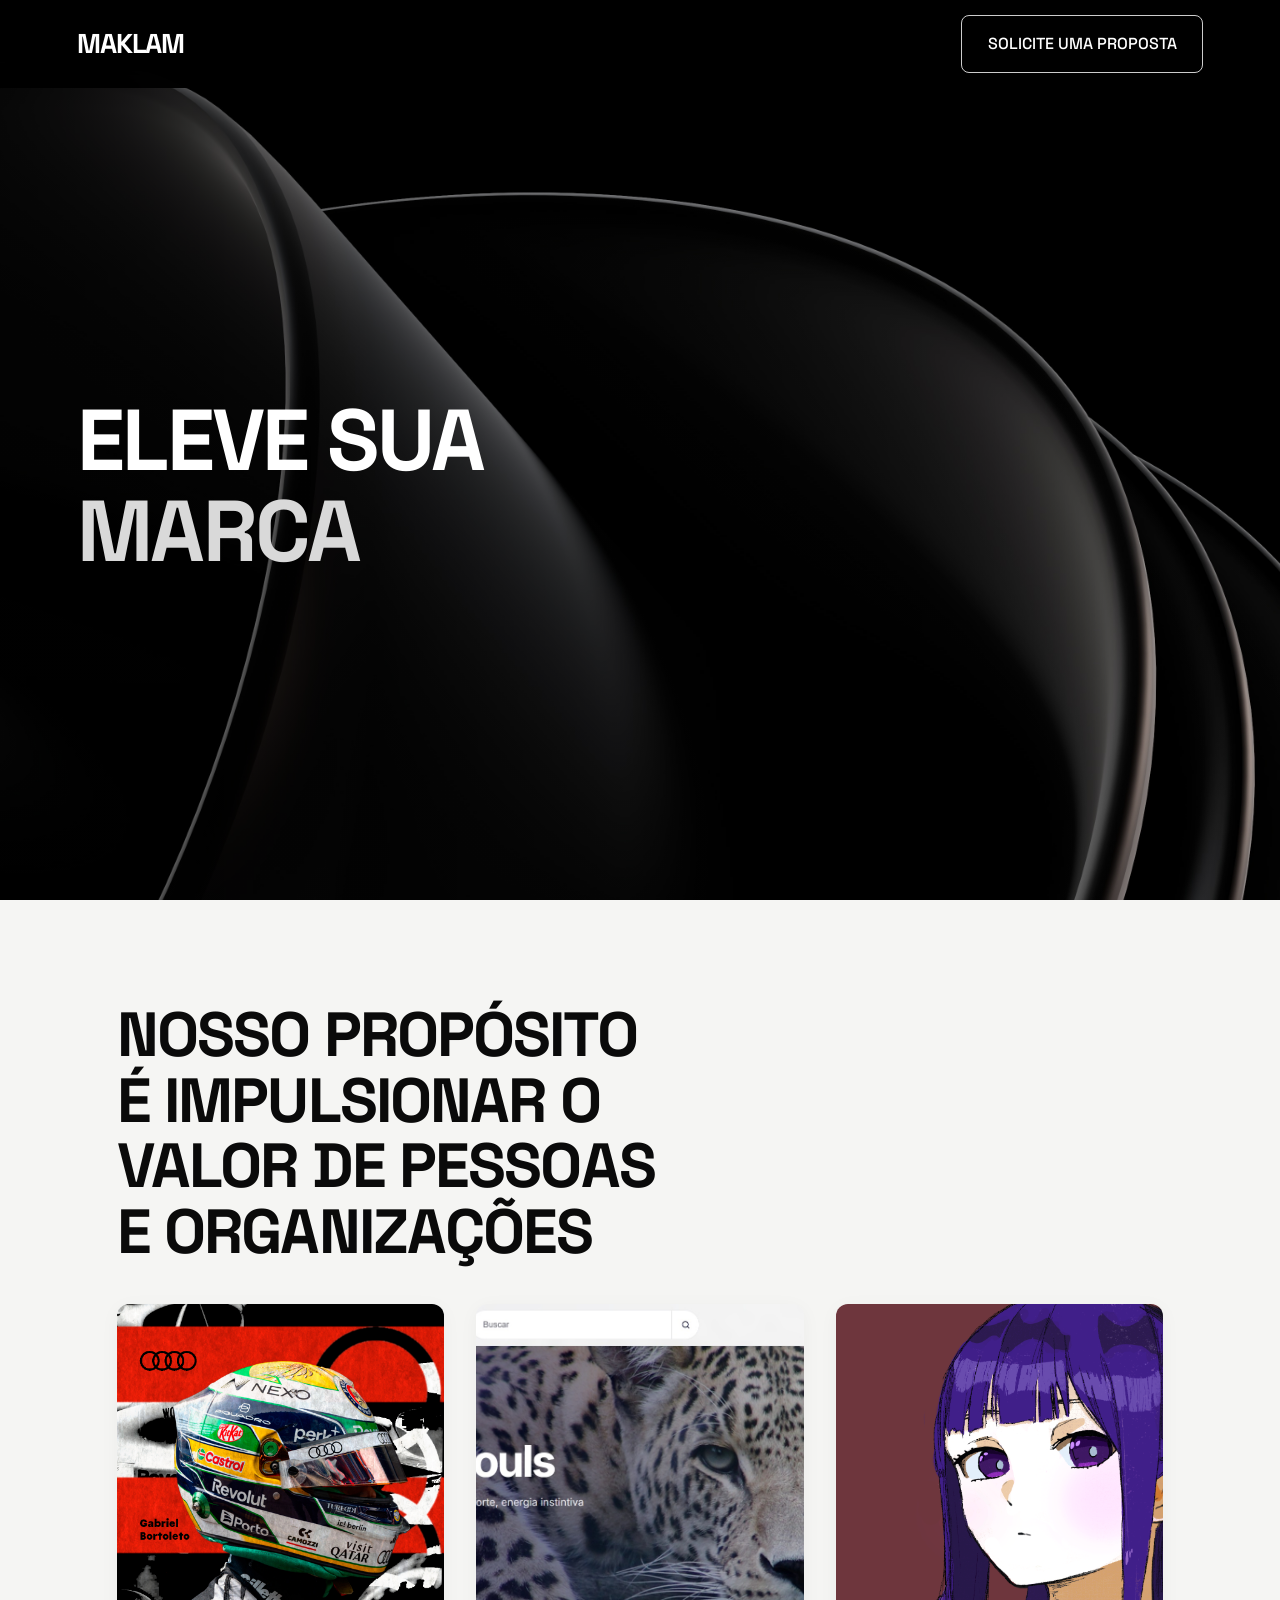
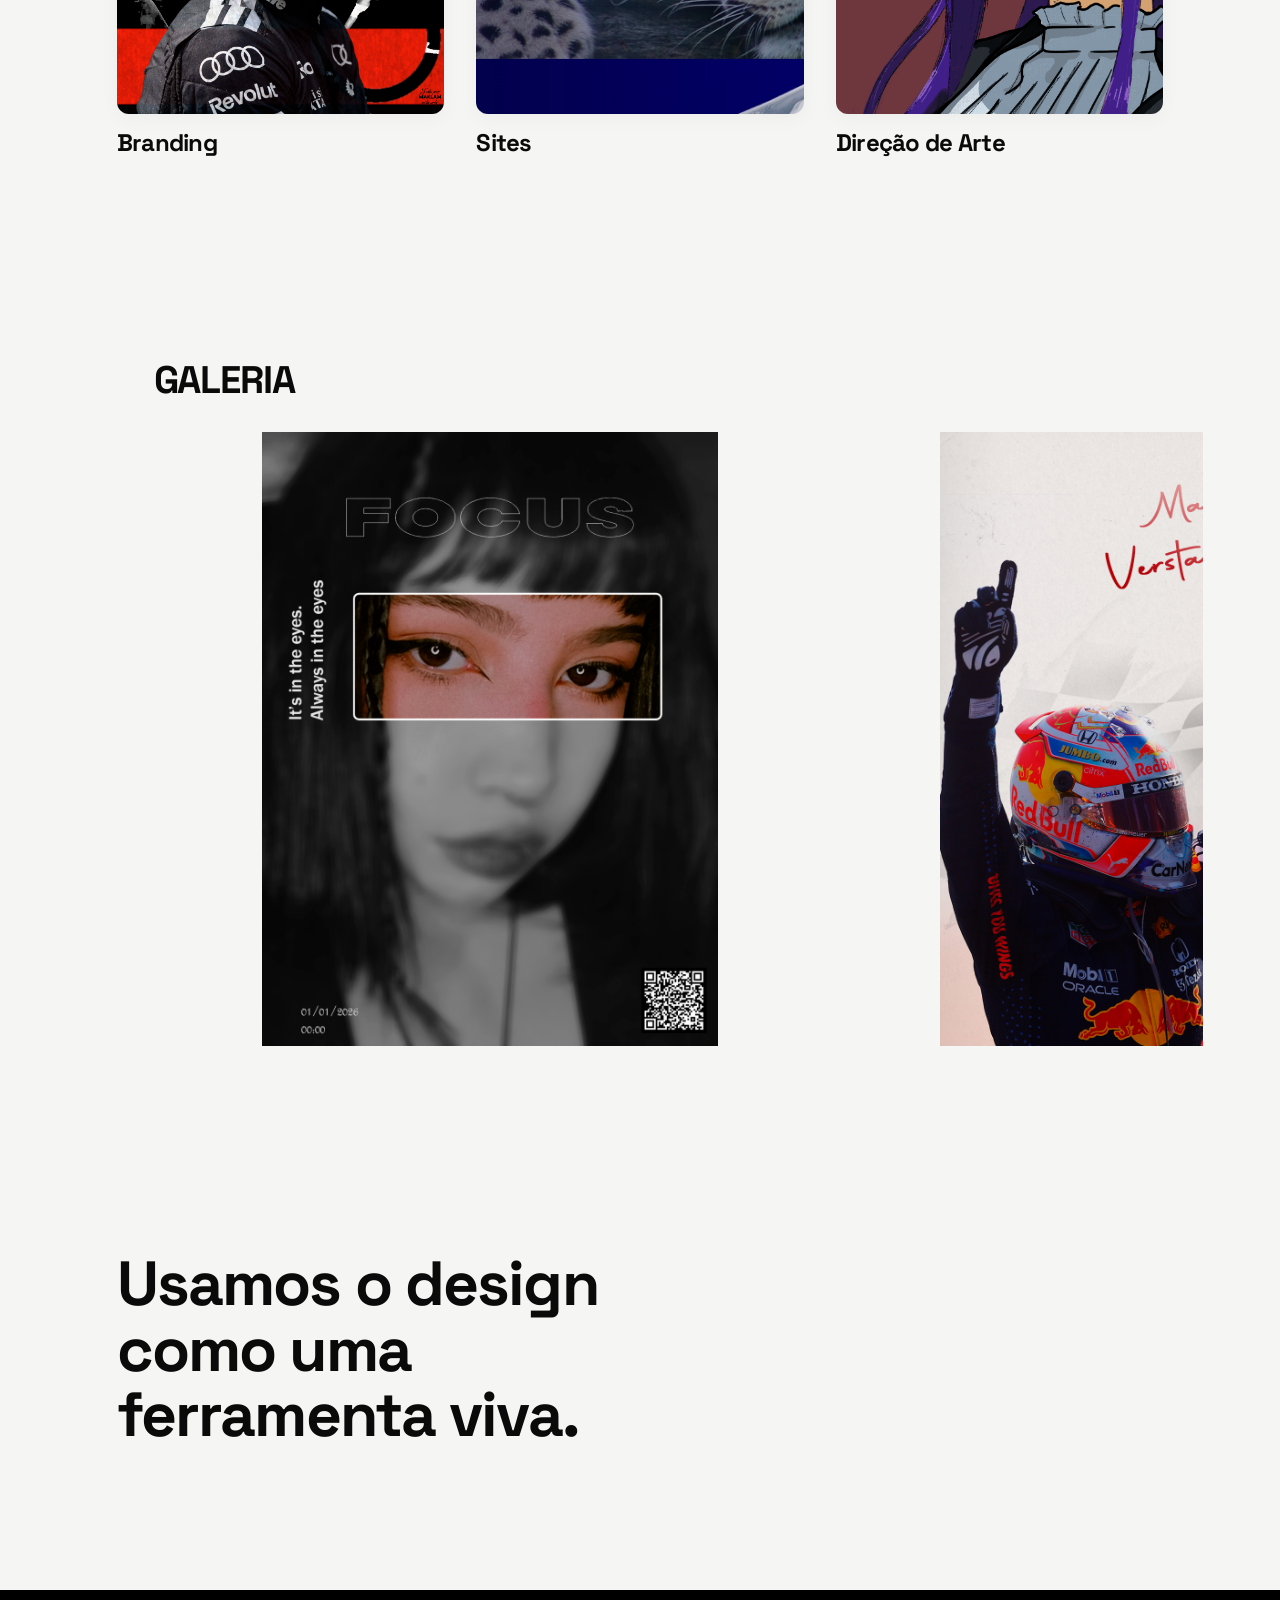
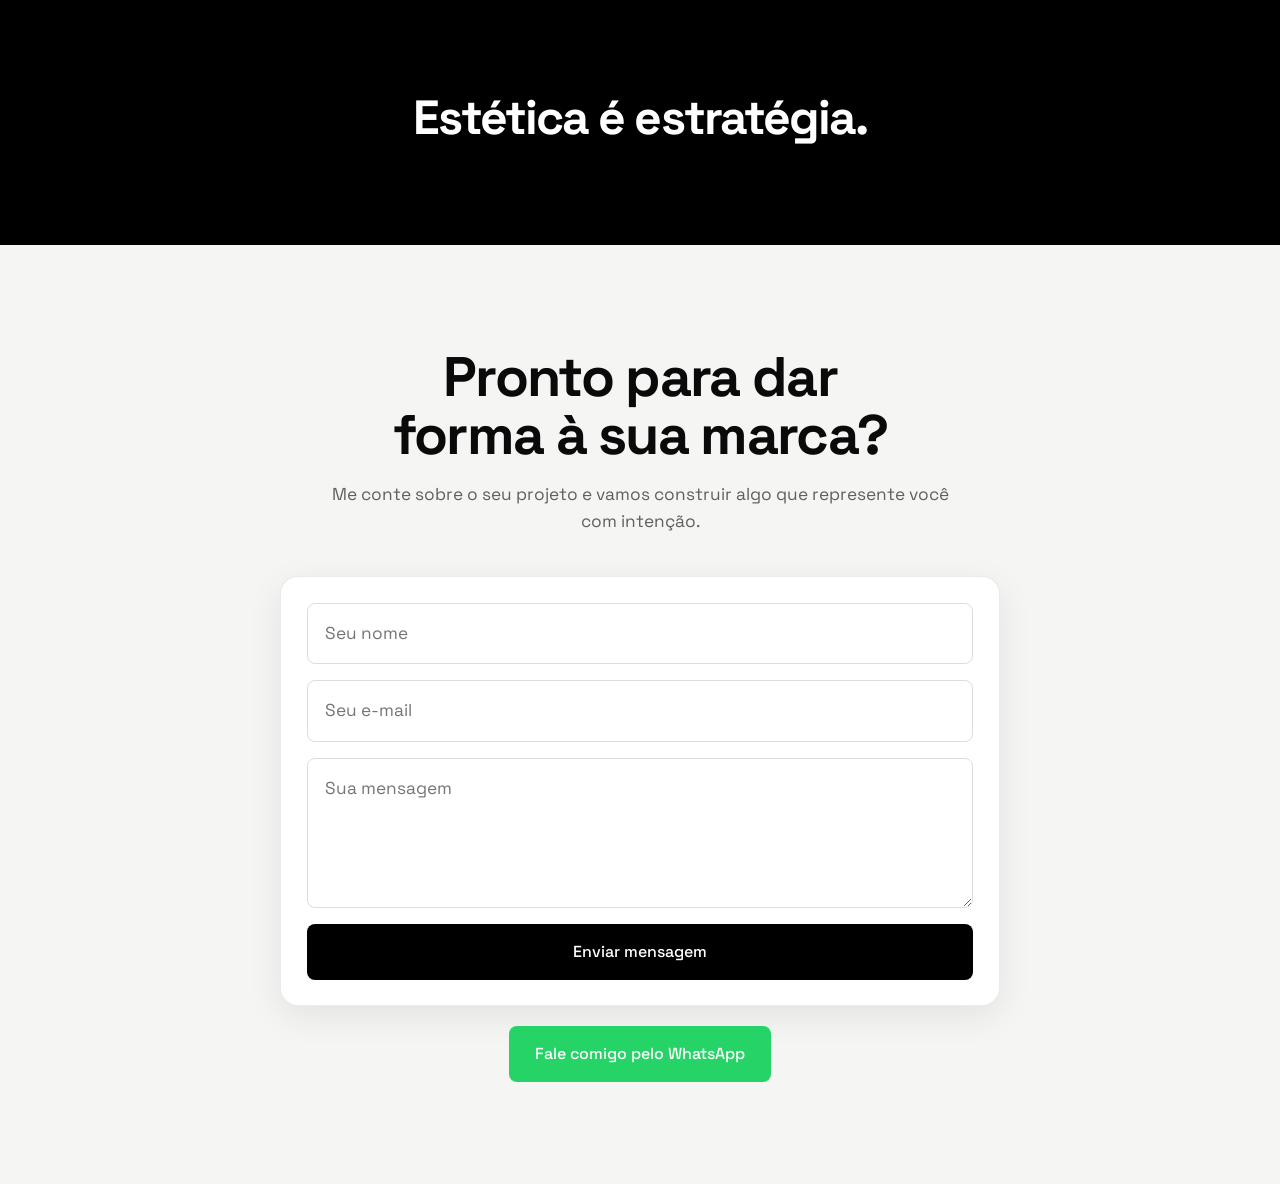
==== index.html @ 1ad5578e "first commit" ====
<!DOCTYPE html>
<html lang="pt-BR">
<head>
    <meta charset="UTF-8">
    <meta name="viewport" content="width=device-width, initial-scale=1.0">
    <title>Maklam — Design & Branding</title>
    <meta name="description" content="Maklam cria identidades visuais, sites e direção de arte com estética, clareza e estratégia.">

    <link rel="preconnect" href="https://fonts.googleapis.com">
    <link rel="preconnect" href="https://fonts.gstatic.com" crossorigin>
    <link href="https://fonts.googleapis.com/css2?family=Space+Grotesk:wght@300;400;500;600;700&display=swap" rel="stylesheet">
    <link rel="stylesheet" href="style.css">
    <script src="script.js" defer></script>
</head>

<body>
    <header>
        <div class="logo">MAKLAM</div>

        <nav aria-label="Navegação principal">
            <ul>
                <li>
                    <a href="#contato" class="cta-primary">SOLICITE UMA PROPOSTA</a>
                </li>
            </ul>
        </nav>
    </header>

    <main>
        <section class="hero" aria-label="Apresentação">
            <h1>ELEVE SUA <span class="marca-destaque">MARCA</span></h1>
        </section>

        <section class="pilares" aria-labelledby="proposito-title">
            <h2 id="proposito-title">NOSSO PROPÓSITO É IMPULSIONAR O VALOR DE PESSOAS E ORGANIZAÇÕES</h2>

            <div class="cards">
                <article class="card">
                    <img src="assets/design/bortoleto.jpg" alt="Projeto de branding" loading="lazy">
                    <h3>Branding</h3>
                </article>

                <article class="card">
                    <img src="assets/design/cyphus.jpg" alt="Projeto de site" loading="lazy">
                    <h3>Sites</h3>
                </article>

                <article class="card">
                    <img src="assets/design/fern3.png" alt="Projeto de direção de arte" loading="lazy">
                    <h3>Direção de Arte</h3>
                </article>
            </div>
        </section>

        <section class="galeria" id="portfolio" aria-labelledby="galeria-title">
            <h2 id="galeria-title">GALERIA</h2>

            <div class="carousel">
                <div class="carousel-track">
                    <img src="assets/design/1.jpg" alt="Projeto 1" loading="lazy">
                    <img src="assets/design/2.png" alt="Projeto 2" loading="lazy">
                    <img src="assets/design/3.jpg" alt="Projeto 3" loading="lazy">
                    <img src="assets/design/4.jpg" alt="Projeto 4" loading="lazy">
                    <img src="assets/design/5.jpg" alt="Projeto 5" loading="lazy">
                    <img src="assets/design/6.jpg" alt="Projeto 6" loading="lazy">
                    <img src="assets/design/7.jpg" alt="Projeto 7" loading="lazy">
                    <img src="assets/design/8.jpg" alt="Projeto 8" loading="lazy">
                    <img src="assets/design/9.jpg" alt="Projeto 9" loading="lazy">
                    <img src="assets/design/bortoleto.jpg" alt="Projeto 10" loading="lazy">
                </div>
            </div>
        </section>

        <section class="pilares" aria-labelledby="servicos-title">
            <h2 id="servicos-title">Usamos o design como uma ferramenta viva.</h2>
        </section>

        <section class="frase" aria-label="Frase de impacto">
            <h2>Estética é estratégia.</h2>
        </section>

        <section class="contato" id="contato" aria-labelledby="contato-title">
            <h2 id="contato-title">Pronto para dar forma à sua marca?</h2>
            <p>Me conte sobre o seu projeto e vamos construir algo que represente você com intenção.</p>

            <form action="https://formsubmit.co/thiagomaklam@outlook.com" method="POST">
                <input type="text" name="nome" placeholder="Seu nome" required>
                <input type="email" name="email" placeholder="Seu e-mail" required>
                <textarea name="mensagem" placeholder="Sua mensagem" required></textarea>

                <input type="hidden" name="_subject" value="Nova mensagem do site MAKLAM">
                <input type="hidden" name="_captcha" value="false">
                <input type="hidden" name="_template" value="table">

                <button type="submit">Enviar mensagem</button>
            </form>

            <a href="https://wa.me/5564992100678?text=Ol%C3%A1%2C%20vim%20pelo%20site%20e%20gostaria%20de%20falar%20sobre%20um%20projeto." class="whats-btn" target="_blank" rel="noopener noreferrer">
                Fale comigo pelo WhatsApp
            </a>
        </section>
    </main>
</body>
</html>
---- style.css ----
/* Art direction: minimalismo editorial, contraste forte, visual limpo
   Palette: preto, branco e cinza suave
   Typography: Space Grotesk para títulos e corpo
   Density: espaçoso, com foco em clareza visual */

:root {
    --bg: #f5f5f3;
    --surface: #ffffff;
    --text: #0a0a0a;
    --text-soft: #5f5f5f;
    --line: #dddddd;
    --black: #000000;
    --white: #ffffff;
    --whatsapp: #25d366;

    --header-height: 88px;

    --radius-sm: 8px;
    --radius-md: 12px;
    --radius-lg: 18px;

    --shadow-sm: 0 4px 20px rgba(0, 0, 0, 0.04);
    --shadow-md: 0 10px 35px rgba(0, 0, 0, 0.08);

    --container: 1200px;

    --space-2: 0.5rem;
    --space-3: 0.75rem;
    --space-4: 1rem;
    --space-5: 1.25rem;
    --space-6: 1.5rem;
    --space-8: 2rem;
    --space-10: 2.5rem;
    --space-12: 3rem;
    --space-16: 4rem;
    --space-20: 5rem;

    --text-sm: clamp(0.9rem, 0.85rem + 0.2vw, 1rem);
    --text-base: clamp(1rem, 0.95rem + 0.25vw, 1.08rem);
    --text-lg: clamp(1.15rem, 1rem + 0.7vw, 1.5rem);
    --text-xl: clamp(1.6rem, 1.3rem + 1.6vw, 2.4rem);
    --text-2xl: clamp(2.2rem, 1.5rem + 3vw, 4rem);
    --text-hero: clamp(2.8rem, 1.4rem + 5vw, 5.5rem);
}

* {
    margin: 0;
    padding: 0;
    box-sizing: border-box;
}

html {
    scroll-behavior: smooth;
}

body {
    font-family: "Space Grotesk", sans-serif;
    background: var(--bg);
    color: var(--text);
    line-height: 1.6;
}

img {
    display: block;
    max-width: 100%;
    height: auto;
}

a,
button,
input,
textarea {
    font: inherit;
}

section {
    padding: clamp(4rem, 8vw, 8rem) 0;
}

main section,
header {
    padding-inline: 6vw;
}

h1,
h2,
h3 {
    line-height: 1.05;
    letter-spacing: -0.03em;
}

p {
    color: var(--text-soft);
}

/* HEADER */
header {
    position: fixed;
    top: 0;
    left: 0;
    width: 100%;
    height: var(--header-height);
    z-index: 1000;

    display: flex;
    align-items: center;
    justify-content: space-between;

    background: rgba(0, 0, 0, 0.96);
    color: var(--white);
    backdrop-filter: blur(10px);
}

.logo {
    font-size: 1.7rem;
    font-weight: 700;
    letter-spacing: -0.04em;
}

nav ul {
    list-style: none;
    display: flex;
    align-items: center;
}

nav a {
    text-decoration: none;
    color: var(--white);
}

/* BOTÕES */
.cta-primary,
.cta-secondary,
button,
.whats-btn {
    display: inline-flex;
    align-items: center;
    justify-content: center;
    min-height: 48px;
    padding: 0.95rem 1.6rem;
    border-radius: var(--radius-sm);
    text-decoration: none;
    font-size: var(--text-sm);
    font-weight: 500;
    transition: 0.22s ease;
    cursor: pointer;
}

.cta-primary {
    background: transparent;
    color: var(--white);
    border: 1px solid rgba(255, 255, 255, 0.8);
}

.cta-primary:hover {
    background: var(--white);
    color: var(--black);
}

.cta-secondary {
    border: 1px solid var(--white);
    color: var(--white);
    background: transparent;
}

.cta-secondary:hover {
    background: var(--white);
    color: var(--black);
}

/* HERO */
.hero {
    min-height: 100vh;
    padding-top: calc(var(--header-height) + 3rem);
    padding-bottom: 4rem;
    display: flex;
    align-items: center;

    background-image:
        linear-gradient(to right, rgba(0, 0, 0, 0.58), rgba(0, 0, 0, 0.12)),
        url("assets/fundo.jpeg");
    background-size: cover;
    background-position: center;
    background-repeat: no-repeat;
}

.hero h1 {
    max-width: 10ch;
    color: var(--white);
    font-size: var(--text-hero);
    font-weight: 700;
}

.marca-destaque {
    color: #d9d9d9;
}

/* PILARES */
.pilares {
    max-width: var(--container);
    margin: 0 auto;
}

.pilares h2 {
    max-width: 14ch;
    font-size: var(--text-2xl);
    margin-bottom: var(--space-10);
}

.cards {
    display: flex;
    flex-wrap: wrap;
    gap: var(--space-8);
}

.card {
    flex: 1 1 280px;
    text-align: left;
}

.card img {
    width: 100%;
    aspect-ratio: 4 / 5;
    object-fit: cover;
    border-radius: var(--radius-md);
    box-shadow: var(--shadow-sm);
}

.card h3 {
    margin-top: var(--space-4);
    font-size: var(--text-lg);
}

.card p {
    margin-top: var(--space-2);
}

/* GALERIA */
.galeria {
    max-width: 100%;
}

.galeria h2 {
    padding-inline: 6vw;
    font-size: var(--text-xl);
    margin-bottom: var(--space-8);
}

.carousel {
    width: 100%;
    overflow: hidden;
    padding-left: 6vw;
}

.carousel-track {
    display: flex;
    align-items: center;
    gap: 1.5rem;
    transition: transform 0.6s ease;
    will-change: transform;
}

.carousel-track img {
    flex: 0 0 min(42rem, 78vw);
    width: min(42rem, 78vw);
    height: clamp(320px, 48vw, 620px);
    object-fit: contain;
    object-position: center;
    border-radius: var(--radius-md);
    background: transparent;
}

/* FRASE */
.frase {
    background: var(--black);
    color: var(--white);
    text-align: center;
}

.frase h2 {
    font-size: clamp(2rem, 1.4rem + 2vw, 3.5rem);
    letter-spacing: -0.04em;
}

/* CONTATO */
.contato {
    max-width: 900px;
    margin: 0 auto;
    text-align: center;
    padding-inline: 1.5rem;
}

.contato h2 {
    font-size: clamp(2rem, 1.4rem + 2.6vw, 3.5rem);
    max-width: 14ch;
    margin: 0 auto 1rem;
}

.contato p {
    max-width: 650px;
    margin: 0 auto 2.5rem;
    font-size: var(--text-base);
}

form {
    width: 100%;
    max-width: 720px;
    margin: 0 auto;
    display: flex;
    flex-direction: column;
    gap: var(--space-4);
    background: var(--surface);
    padding: clamp(1.4rem, 2vw, 2rem);
    border: 1px solid rgba(10, 10, 10, 0.08);
    border-radius: var(--radius-lg);
    box-shadow: var(--shadow-md);
}

input,
textarea {
    width: 100%;
    padding: 1rem 1.1rem;
    border: 1px solid var(--line);
    border-radius: var(--radius-sm);
    font-size: var(--text-base);
    background: var(--white);
    color: var(--text);
    outline: none;
}

input:focus,
textarea:focus {
    border-color: var(--black);
}

textarea {
    min-height: 150px;
    resize: vertical;
}

button {
    width: 100%;
    background: var(--black);
    color: var(--white);
    border: none;
}

button:hover {
    opacity: 0.92;
}

.whats-btn {
    margin-top: 1.2rem;
    background: var(--whatsapp);
    color: var(--white);
}

.whats-btn:hover {
    background: #1fb85a;
}

/* RESPONSIVO */
@media (max-width: 900px) {
    header {
        padding-inline: 1rem;
    }

    main section,
    .galeria h2,
    .carousel {
        padding-inline: 1rem;
    }

    .hero {
        padding-top: calc(var(--header-height) + 2rem);
        min-height: 90vh;
    }

    .hero h1 {
        max-width: 12ch;
    }

    .cards {
        gap: 1.5rem;
    }

    .carousel-track img {
        flex: 0 0 86vw;
        width: 86vw;
        height: 420px;
    }
}

@media (max-width: 640px) {
    :root {
        --header-height: 76px;
    }

    .logo {
        font-size: 1.35rem;
    }

    .cta-primary {
        padding: 0.85rem 1rem;
        font-size: 0.85rem;
    }

    .hero {
        align-items: flex-end;
        padding-bottom: 3rem;
    }

    .hero h1 {
        font-size: clamp(2.3rem, 9vw, 3.4rem);
        max-width: 100%;
    }

    .pilares h2,
    .frase h2,
    .contato h2 {
        max-width: 100%;
    }

    .card img {
        aspect-ratio: 4 / 4.8;
    }

    .carousel-track img {
        height: 320px;
    }

    form {
        padding: 1.25rem;
    }
}
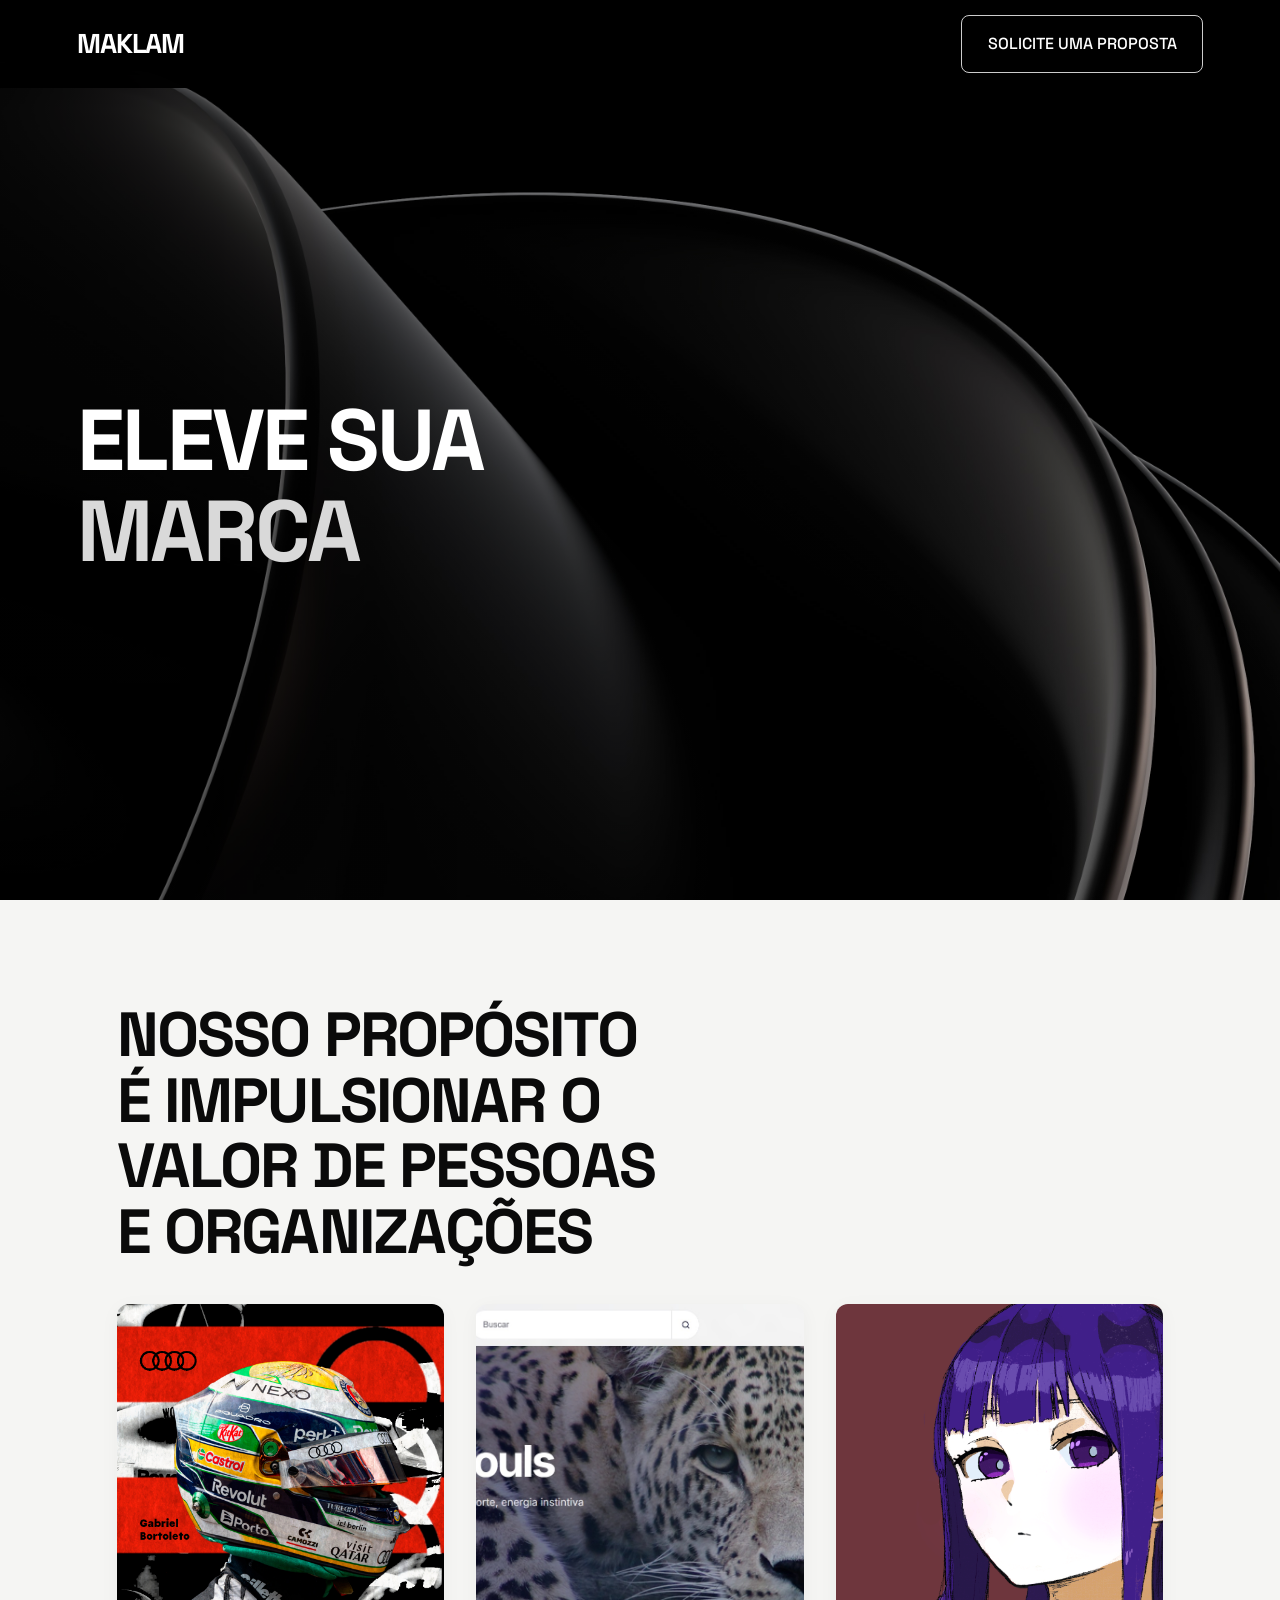
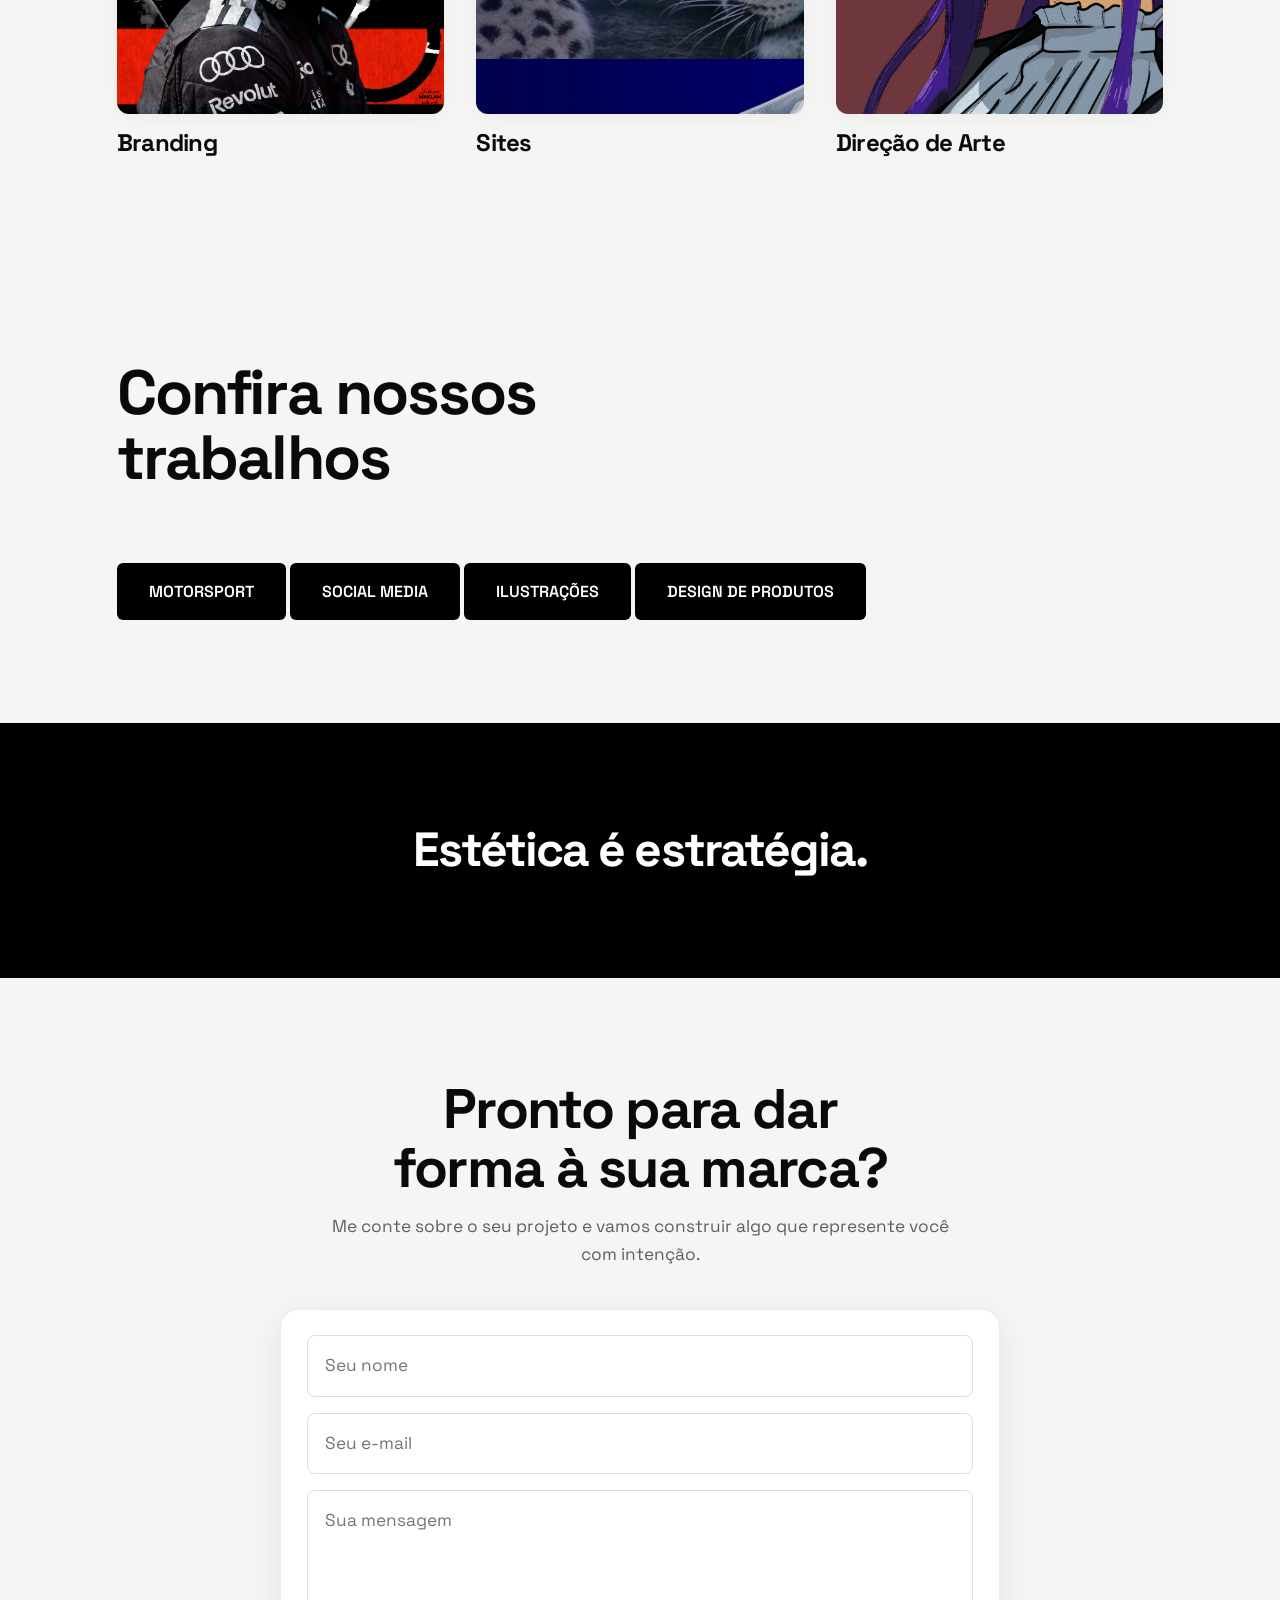
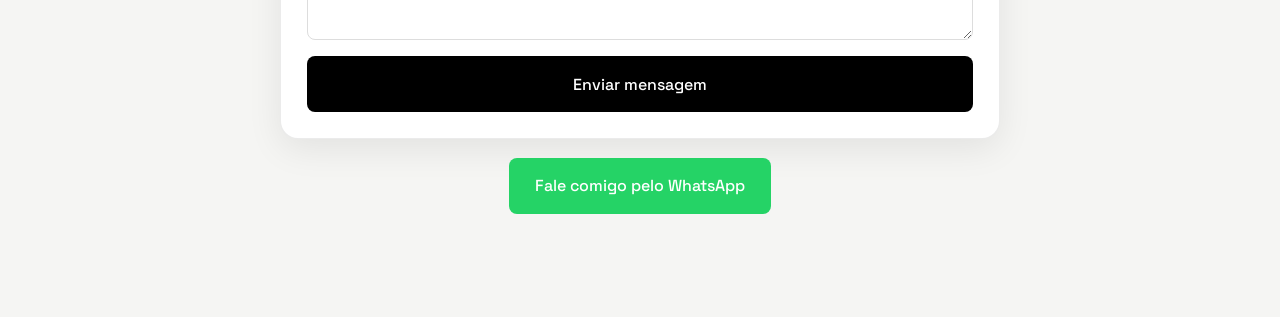
==== commit d921586e: "Adiciona vídeo e galeria motorsports" ====
--- a/index.html
+++ b/index.html
@@ -52,32 +52,33 @@
             </div>
         </section>
 
-        <section class="galeria" id="portfolio" aria-labelledby="galeria-title">
-            <h2 id="galeria-title">GALERIA</h2>
+        <section class="pilares" aria-labelledby="servicos-title">
+        <h2 id="servicos-title">Confira nossos trabalhos</h2>
 
-            <div class="carousel">
-                <div class="carousel-track">
-                    <img src="assets/design/1.jpg" alt="Projeto 1" loading="lazy">
-                    <img src="assets/design/2.png" alt="Projeto 2" loading="lazy">
-                    <img src="assets/design/3.jpg" alt="Projeto 3" loading="lazy">
-                    <img src="assets/design/4.jpg" alt="Projeto 4" loading="lazy">
-                    <img src="assets/design/5.jpg" alt="Projeto 5" loading="lazy">
-                    <img src="assets/design/6.jpg" alt="Projeto 6" loading="lazy">
-                    <img src="assets/design/7.jpg" alt="Projeto 7" loading="lazy">
-                    <img src="assets/design/8.jpg" alt="Projeto 8" loading="lazy">
-                    <img src="assets/design/9.jpg" alt="Projeto 9" loading="lazy">
-                    <img src="assets/design/bortoleto.jpg" alt="Projeto 10" loading="lazy">
-                </div>
-            </div>
+        <a href="gallery.html" class="btn-motorsport">
+        MOTORSPORT
+        </a>
+
+        <a href="media.html" class="btn-motorsport">
+        SOCIAL MEDIA
+        </a>
+
+        <a href="illustration.html" class="btn-motorsport">
+        ILUSTRAÇÕES
+        </a>
+        
+        <a href="produtos.html" class="btn-motorsport">
+        DESIGN DE PRODUTOS
+        </a>     
+
         </section>
 
-        <section class="pilares" aria-labelledby="servicos-title">
-            <h2 id="servicos-title">Usamos o design como uma ferramenta viva.</h2>
-        </section>
+    
 
         <section class="frase" aria-label="Frase de impacto">
             <h2>Estética é estratégia.</h2>
         </section>
+
 
         <section class="contato" id="contato" aria-labelledby="contato-title">
             <h2 id="contato-title">Pronto para dar forma à sua marca?</h2>
--- a/style.css
+++ b/style.css
@@ -246,29 +246,6 @@
     margin-bottom: var(--space-8);
 }
 
-.carousel {
-    width: 100%;
-    overflow: hidden;
-    padding-left: 6vw;
-}
-
-.carousel-track {
-    display: flex;
-    align-items: center;
-    gap: 1.5rem;
-    transition: transform 0.6s ease;
-    will-change: transform;
-}
-
-.carousel-track img {
-    flex: 0 0 min(42rem, 78vw);
-    width: min(42rem, 78vw);
-    height: clamp(320px, 48vw, 620px);
-    object-fit: contain;
-    object-position: center;
-    border-radius: var(--radius-md);
-    background: transparent;
-}
 
 /* FRASE */
 .frase {
@@ -432,4 +409,20 @@
     form {
         padding: 1.25rem;
     }
-}+}
+
+.btn-motorsport {
+    display: inline-block;
+    margin-top: 2rem;
+    padding: 1rem 2rem;
+    background: #000;
+    color: #fff;
+    font-weight: 600;
+    text-decoration: none;
+    border-radius: 6px;
+    transition: 0.2s ease;
+}
+
+.btn-motorsport:hover {
+    background: #222;
+}
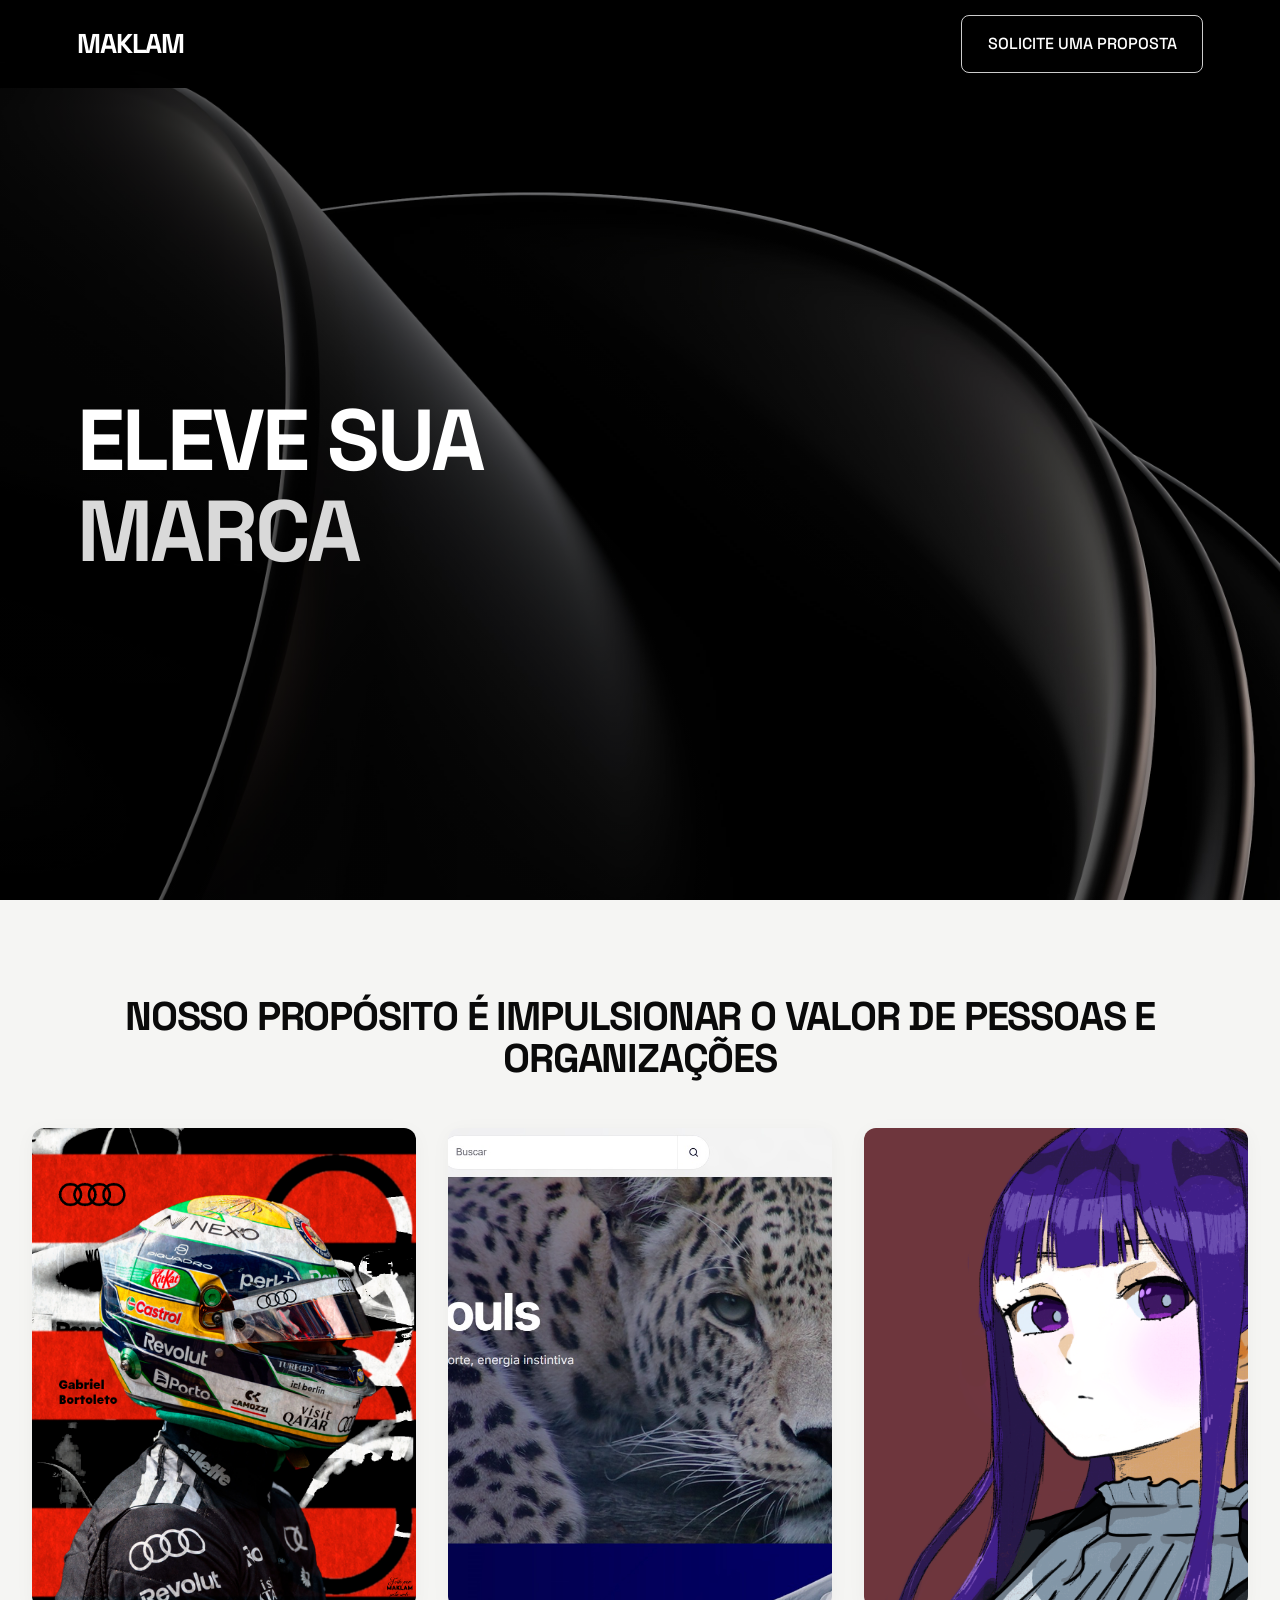
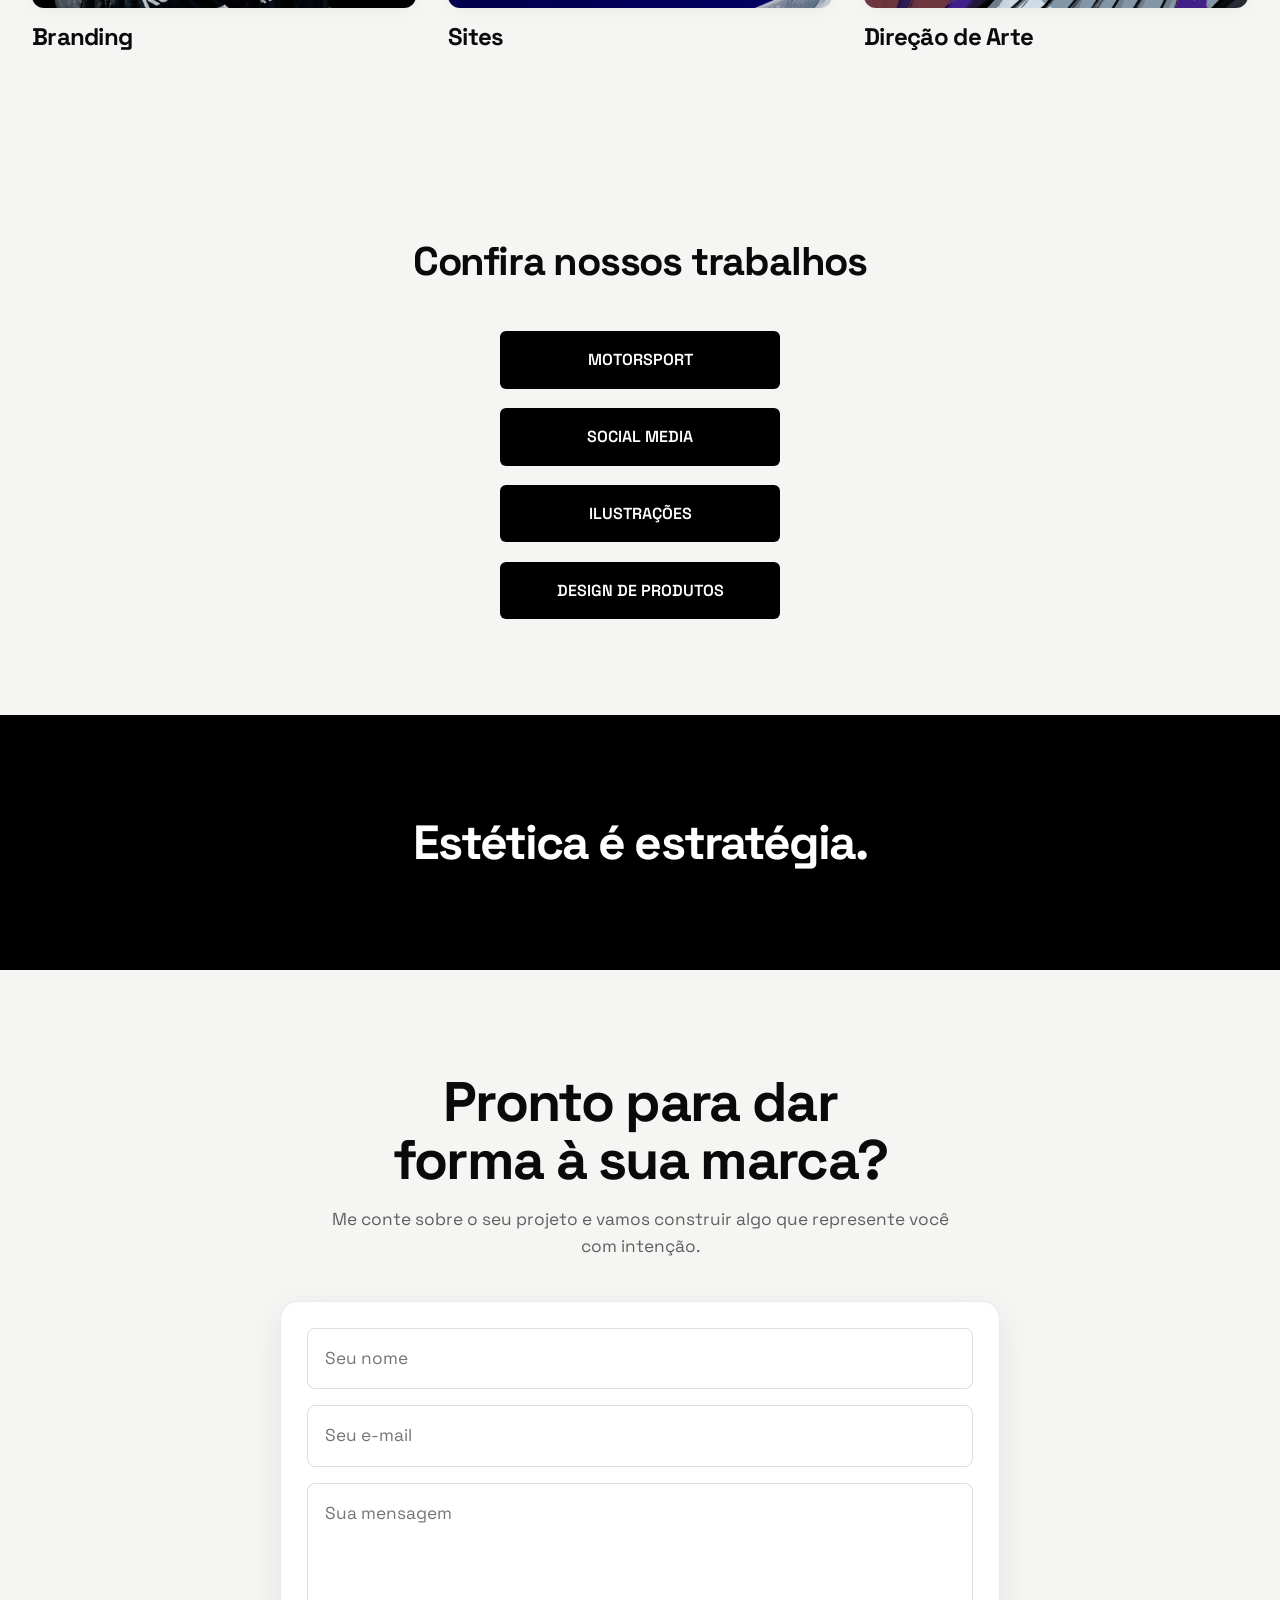
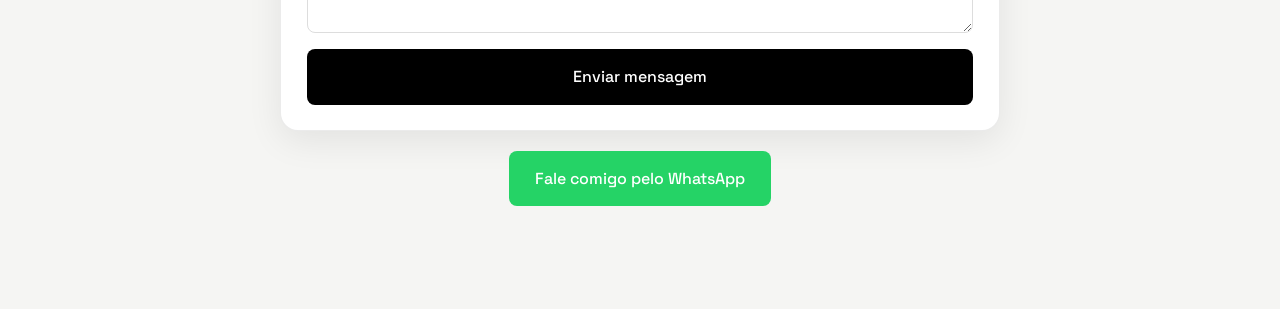
==== commit 1ef2251b: "Atualiza imagens e estilos" ====
--- a/index.html
+++ b/index.html
@@ -52,26 +52,17 @@
             </div>
         </section>
 
-        <section class="pilares" aria-labelledby="servicos-title">
-        <h2 id="servicos-title">Confira nossos trabalhos</h2>
+<section class="pilares" aria-labelledby="servicos-title">
+    <h2 id="servicos-title">Confira nossos trabalhos</h2>
 
-        <a href="gallery.html" class="btn-motorsport">
-        MOTORSPORT
-        </a>
+    <div class="pilares-grid">
+        <a href="gallery.html" class="pilar-item">MOTORSPORT</a>
+        <a href="media.html" class="pilar-item">SOCIAL MEDIA</a>
+        <a href="illustration.html" class="pilar-item">ILUSTRAÇÕES</a>
+        <a href="produtos.html" class="pilar-item">DESIGN DE PRODUTOS</a>
+    </div>
+</section>
 
-        <a href="media.html" class="btn-motorsport">
-        SOCIAL MEDIA
-        </a>
-
-        <a href="illustration.html" class="btn-motorsport">
-        ILUSTRAÇÕES
-        </a>
-        
-        <a href="produtos.html" class="btn-motorsport">
-        DESIGN DE PRODUTOS
-        </a>     
-
-        </section>
 
     
 
--- a/style.css
+++ b/style.css
@@ -197,14 +197,37 @@
 
 /* PILARES */
 .pilares {
-    max-width: var(--container);
-    margin: 0 auto;
+    text-align: center;
+    padding: 6rem 2rem;
 }
 
 .pilares h2 {
-    max-width: 14ch;
-    font-size: var(--text-2xl);
-    margin-bottom: var(--space-10);
+    font-size: 2.5rem;
+    font-weight: 700;
+    margin-bottom: 3rem;
+}
+
+.pilares-grid {
+    display: flex;
+    flex-direction: column;
+    gap: 1.2rem;
+    align-items: center;
+}
+
+.pilar-item {
+    width: 280px;
+    padding: 1rem 2rem;
+    background: #000;
+    color: #fff;
+    text-decoration: none;
+    font-weight: 600;
+    border-radius: 6px;
+    text-align: center;
+    transition: 0.2s ease;
+}
+
+.pilar-item:hover {
+    background: #222;
 }
 
 .cards {
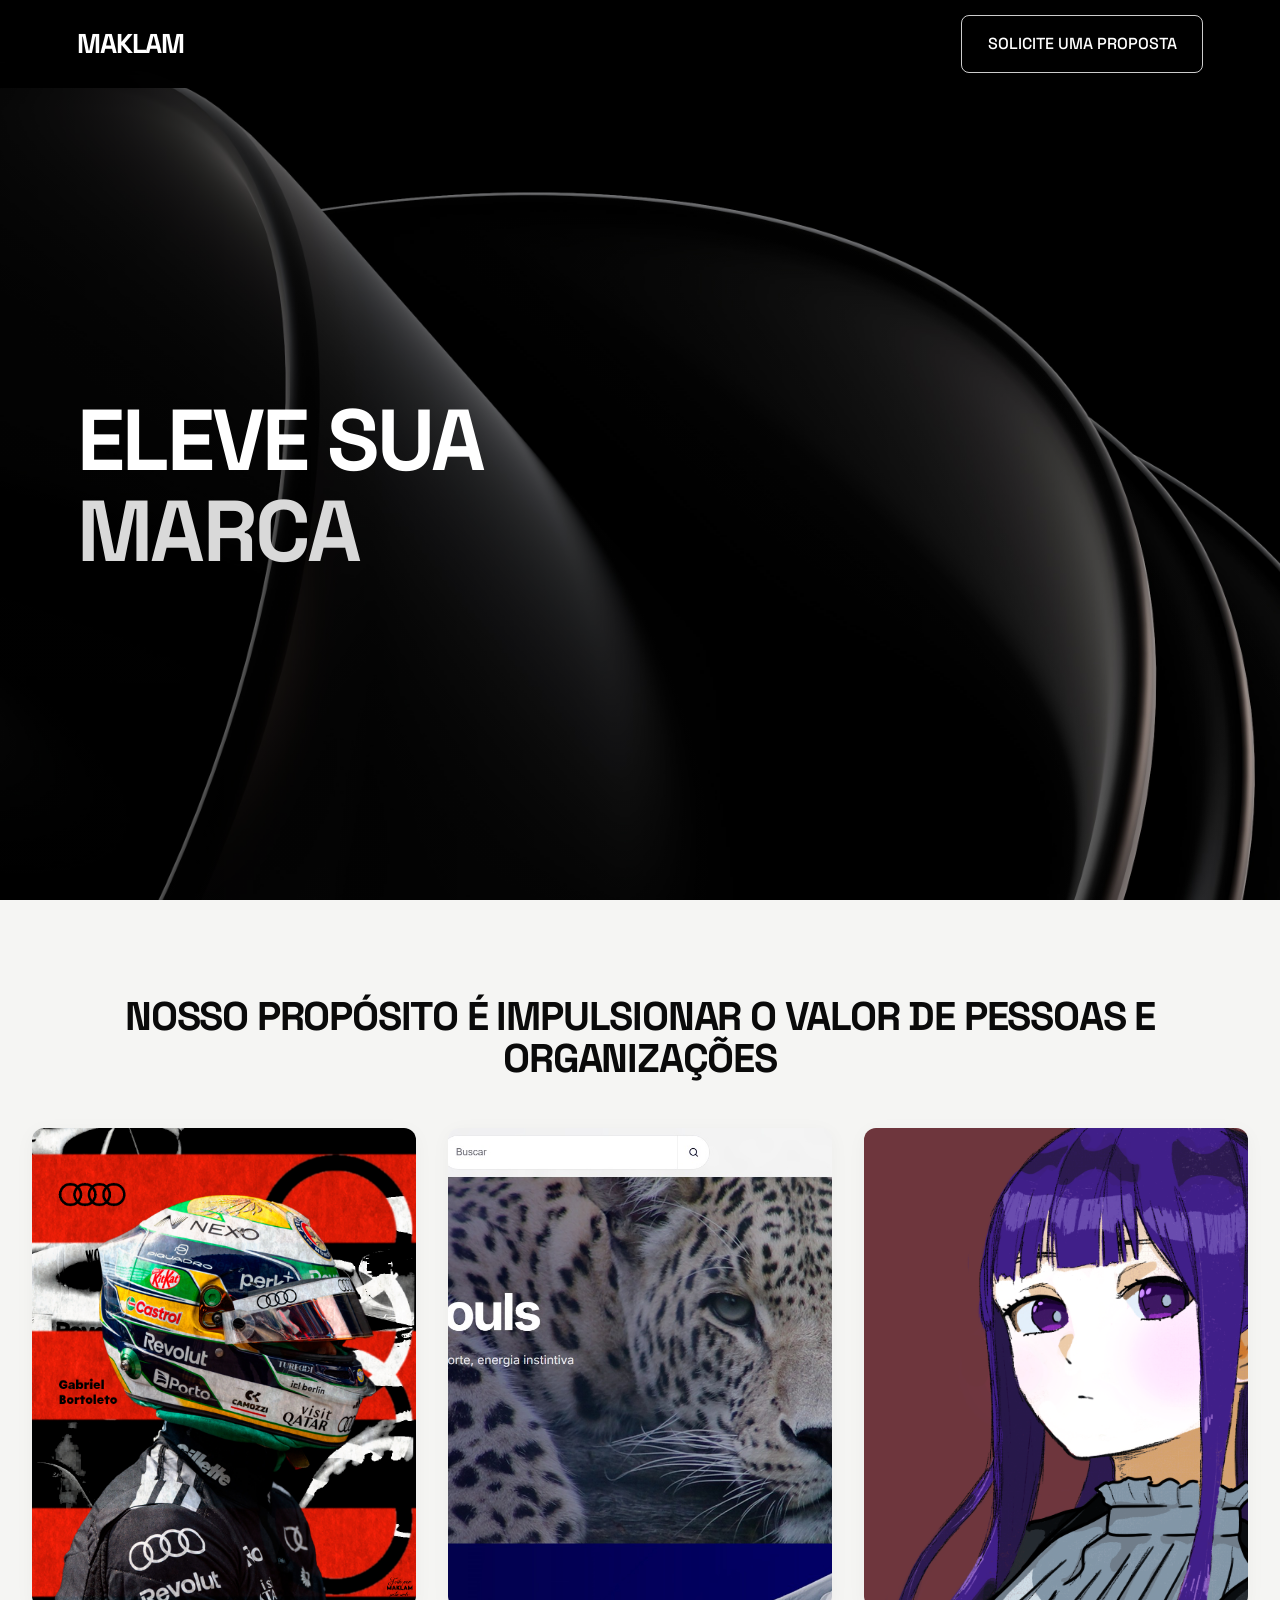
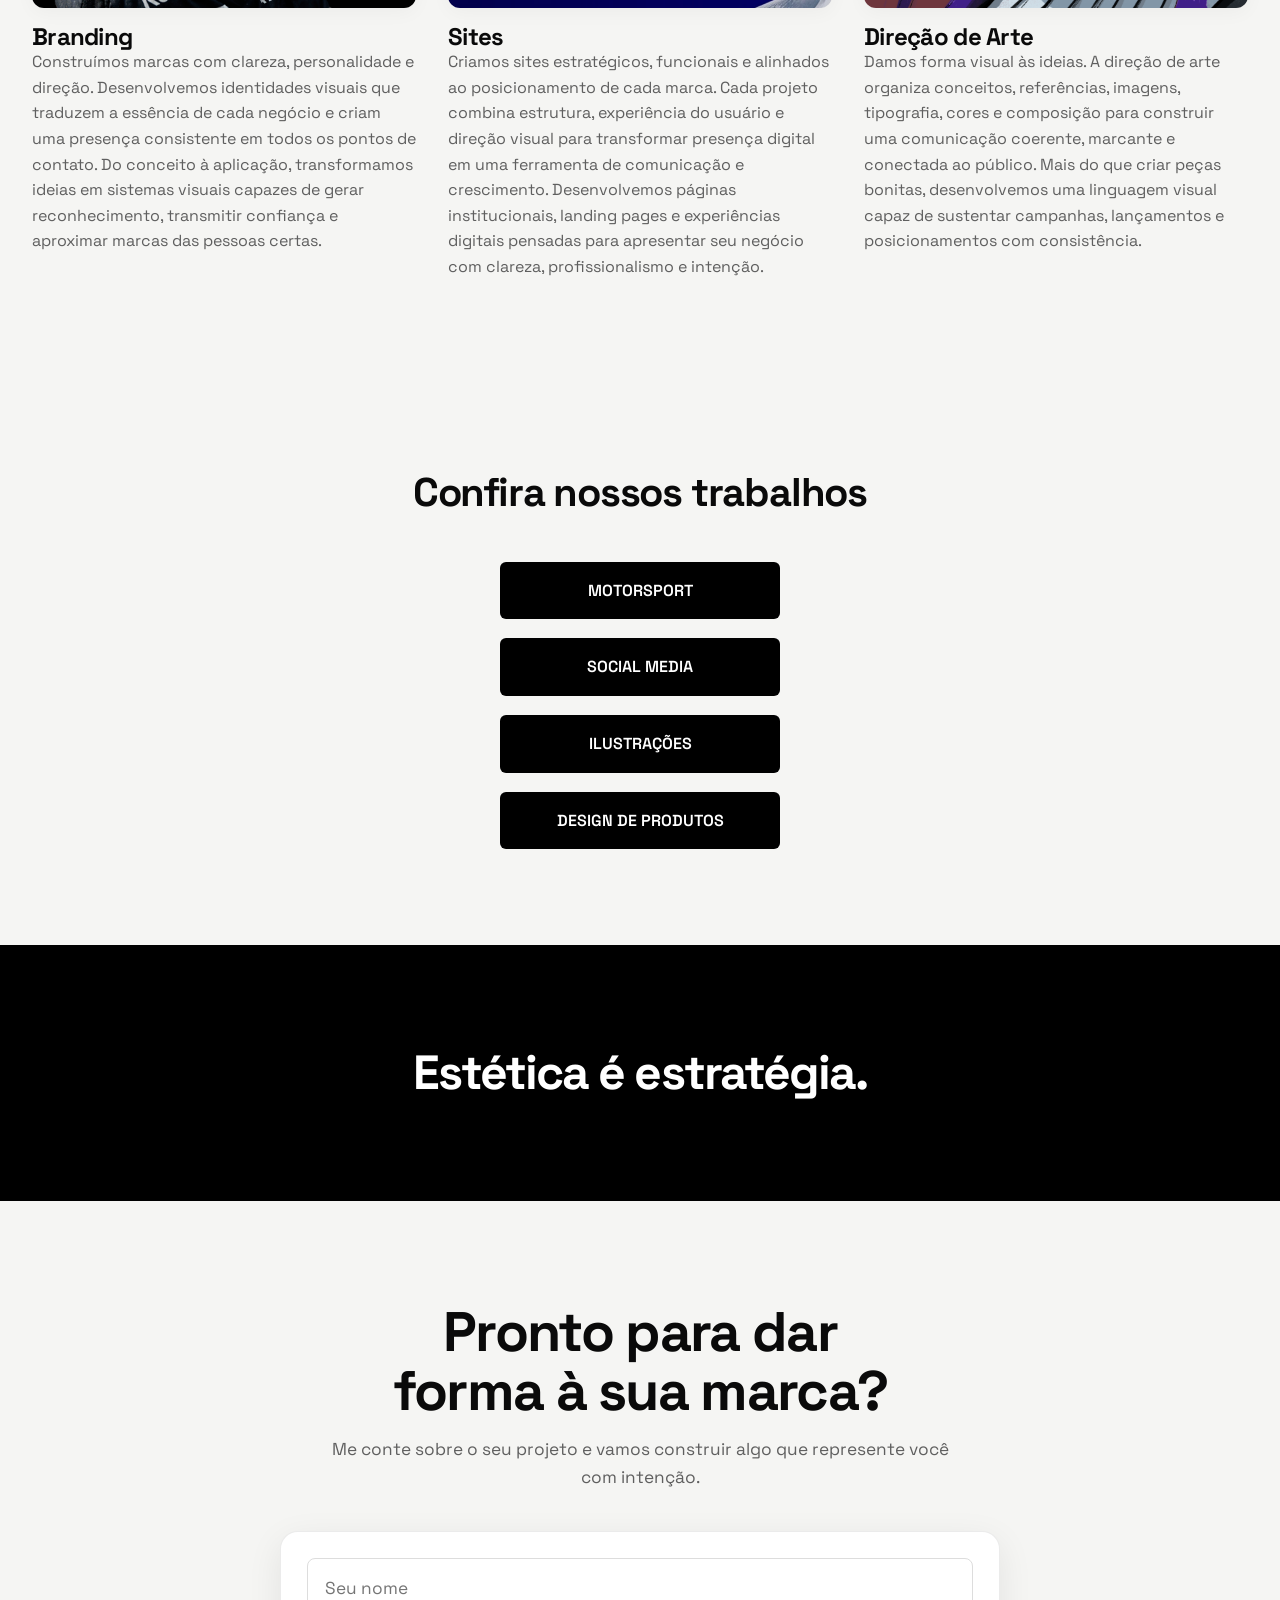
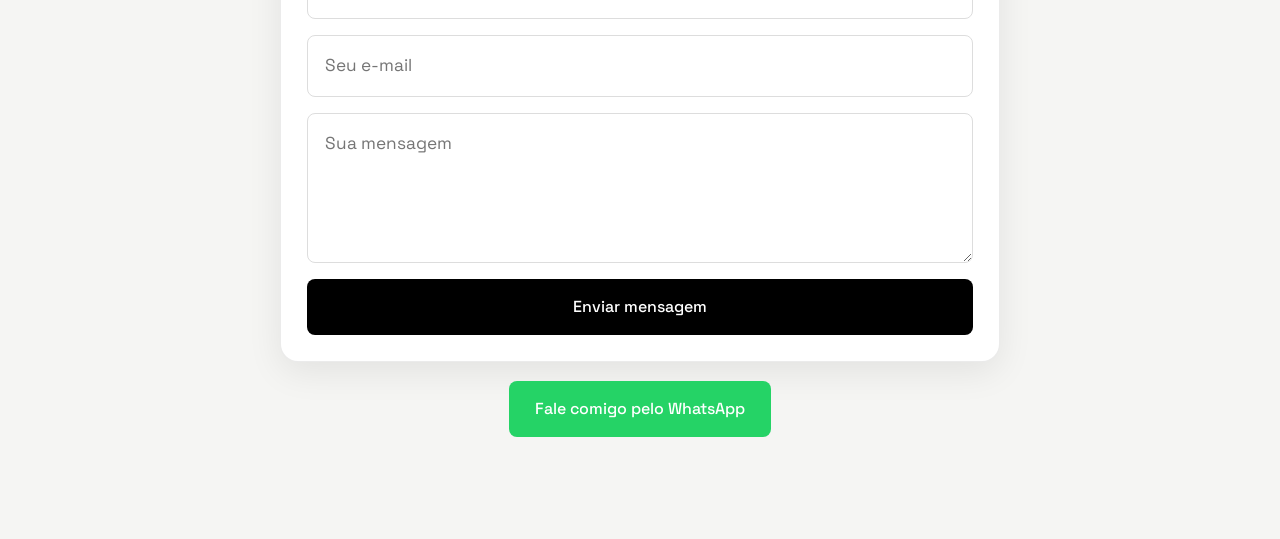
==== commit 1415c2a0: "Atualiza imagens e estilos" ====
--- a/index.html
+++ b/index.html
@@ -4,16 +4,19 @@
     <meta charset="UTF-8">
     <meta name="viewport" content="width=device-width, initial-scale=1.0">
     <title>Maklam — Design & Branding</title>
+
     <meta name="description" content="Maklam cria identidades visuais, sites e direção de arte com estética, clareza e estratégia.">
 
     <link rel="preconnect" href="https://fonts.googleapis.com">
     <link rel="preconnect" href="https://fonts.gstatic.com" crossorigin>
     <link href="https://fonts.googleapis.com/css2?family=Space+Grotesk:wght@300;400;500;600;700&display=swap" rel="stylesheet">
+
     <link rel="stylesheet" href="style.css">
     <script src="script.js" defer></script>
 </head>
 
 <body>
+
     <header>
         <div class="logo">MAKLAM</div>
 
@@ -27,10 +30,13 @@
     </header>
 
     <main>
+
+        <!-- HERO -->
         <section class="hero" aria-label="Apresentação">
             <h1>ELEVE SUA <span class="marca-destaque">MARCA</span></h1>
         </section>
 
+        <!-- PILARES -->
         <section class="pilares" aria-labelledby="proposito-title">
             <h2 id="proposito-title">NOSSO PROPÓSITO É IMPULSIONAR O VALOR DE PESSOAS E ORGANIZAÇÕES</h2>
 
@@ -38,39 +44,54 @@
                 <article class="card">
                     <img src="assets/design/bortoleto.jpg" alt="Projeto de branding" loading="lazy">
                     <h3>Branding</h3>
+                    <p>Construímos marcas com clareza, personalidade e direção. Desenvolvemos identidades 
+                    visuais que traduzem a essência de cada negócio e criam uma presença consistente em todos os pontos de contato.
+                    Do conceito à aplicação, transformamos ideias em sistemas visuais capazes de gerar reconhecimento, transmitir 
+                    confiança e aproximar marcas das pessoas certas.
+                    </p>
                 </article>
 
                 <article class="card">
                     <img src="assets/design/cyphus.jpg" alt="Projeto de site" loading="lazy">
                     <h3>Sites</h3>
+                    <p>Criamos sites estratégicos, funcionais e alinhados ao posicionamento de cada marca. Cada projeto combina 
+                    estrutura, experiência do usuário e direção visual para transformar presença digital em uma ferramenta de 
+                    comunicação e crescimento.
+                    Desenvolvemos páginas institucionais, landing pages e experiências digitais pensadas para apresentar seu 
+                    negócio com clareza, profissionalismo e intenção.
+                    </p>
                 </article>
 
                 <article class="card">
                     <img src="assets/design/fern3.png" alt="Projeto de direção de arte" loading="lazy">
                     <h3>Direção de Arte</h3>
+                    <p>Damos forma visual às ideias. A direção de arte organiza conceitos, referências, imagens, tipografia, cores e 
+                    composição para construir uma comunicação coerente, marcante e conectada ao público.
+                    Mais do que criar peças bonitas, desenvolvemos uma linguagem visual capaz de sustentar campanhas, lançamentos e 
+                    posicionamentos com consistência.
+                    </p>
                 </article>
             </div>
         </section>
 
-<section class="pilares" aria-labelledby="servicos-title">
-    <h2 id="servicos-title">Confira nossos trabalhos</h2>
+        <!-- LINKS PARA OUTRAS PÁGINAS -->
+        <section class="pilares" aria-labelledby="servicos-title">
+            <h2 id="servicos-title">Confira nossos trabalhos</h2>
 
-    <div class="pilares-grid">
-        <a href="gallery.html" class="pilar-item">MOTORSPORT</a>
-        <a href="media.html" class="pilar-item">SOCIAL MEDIA</a>
-        <a href="illustration.html" class="pilar-item">ILUSTRAÇÕES</a>
-        <a href="produtos.html" class="pilar-item">DESIGN DE PRODUTOS</a>
-    </div>
-</section>
+            <div class="pilares-grid">
+                <a href="gallery.html" class="pilar-item">MOTORSPORT</a>
+                <a href="media.html" class="pilar-item">SOCIAL MEDIA</a>
+                <a href="illustration.html" class="pilar-item">ILUSTRAÇÕES</a>
+                <a href="produtos.html" class="pilar-item">DESIGN DE PRODUTOS</a>
+            </div>
+        </section>
 
-
-    
-
+        <!-- FRASE -->
         <section class="frase" aria-label="Frase de impacto">
             <h2>Estética é estratégia.</h2>
         </section>
 
-
+        <!-- CONTATO -->
         <section class="contato" id="contato" aria-labelledby="contato-title">
             <h2 id="contato-title">Pronto para dar forma à sua marca?</h2>
             <p>Me conte sobre o seu projeto e vamos construir algo que represente você com intenção.</p>
@@ -87,10 +108,13 @@
                 <button type="submit">Enviar mensagem</button>
             </form>
 
-            <a href="https://wa.me/5564992100678?text=Ol%C3%A1%2C%20vim%20pelo%20site%20e%20gostaria%20de%20falar%20sobre%20um%20projeto." class="whats-btn" target="_blank" rel="noopener noreferrer">
+            <a href="https://wa.me/5564992100678?text=Olá, vim pelo site e gostaria de falar sobre um projeto."
+               class="whats-btn" target="_blank" rel="noopener noreferrer">
                 Fale comigo pelo WhatsApp
             </a>
         </section>
+
     </main>
+
 </body>
-</html>+</html>
--- a/style.css
+++ b/style.css
@@ -1,7 +1,6 @@
-/* Art direction: minimalismo editorial, contraste forte, visual limpo
-   Palette: preto, branco e cinza suave
-   Typography: Space Grotesk para títulos e corpo
-   Density: espaçoso, com foco em clareza visual */
+/* ============================
+   VARIÁVEIS E BASE
+   ============================ */
 
 :root {
     --bg: #f5f5f3;
@@ -43,6 +42,10 @@
     --text-hero: clamp(2.8rem, 1.4rem + 5vw, 5.5rem);
 }
 
+/* ============================
+   RESET
+   ============================ */
+
 * {
     margin: 0;
     padding: 0;
@@ -93,7 +96,10 @@
     color: var(--text-soft);
 }
 
-/* HEADER */
+/* ============================
+   HEADER
+   ============================ */
+
 header {
     position: fixed;
     top: 0;
@@ -128,7 +134,10 @@
     color: var(--white);
 }
 
-/* BOTÕES */
+/* ============================
+   BOTÕES
+   ============================ */
+
 .cta-primary,
 .cta-secondary,
 button,
@@ -168,7 +177,10 @@
     color: var(--black);
 }
 
-/* HERO */
+/* ============================
+   HERO
+   ============================ */
+
 .hero {
     min-height: 100vh;
     padding-top: calc(var(--header-height) + 3rem);
@@ -195,7 +207,10 @@
     color: #d9d9d9;
 }
 
-/* PILARES */
+/* ============================
+   PILARES
+   ============================ */
+
 .pilares {
     text-align: center;
     padding: 6rem 2rem;
@@ -254,23 +269,10 @@
     font-size: var(--text-lg);
 }
 
-.card p {
-    margin-top: var(--space-2);
-}
-
-/* GALERIA */
-.galeria {
-    max-width: 100%;
-}
-
-.galeria h2 {
-    padding-inline: 6vw;
-    font-size: var(--text-xl);
-    margin-bottom: var(--space-8);
-}
-
-
-/* FRASE */
+/* ============================
+   FRASE
+   ============================ */
+
 .frase {
     background: var(--black);
     color: var(--white);
@@ -282,7 +284,10 @@
     letter-spacing: -0.04em;
 }
 
-/* CONTATO */
+/* ============================
+   CONTATO
+   ============================ */
+
 .contato {
     max-width: 900px;
     margin: 0 auto;
@@ -359,15 +364,16 @@
     background: #1fb85a;
 }
 
-/* RESPONSIVO */
+/* ============================
+   RESPONSIVO
+   ============================ */
+
 @media (max-width: 900px) {
     header {
         padding-inline: 1rem;
     }
 
-    main section,
-    .galeria h2,
-    .carousel {
+    main section {
         padding-inline: 1rem;
     }
 
@@ -376,18 +382,8 @@
         min-height: 90vh;
     }
 
-    .hero h1 {
-        max-width: 12ch;
-    }
-
     .cards {
         gap: 1.5rem;
-    }
-
-    .carousel-track img {
-        flex: 0 0 86vw;
-        width: 86vw;
-        height: 420px;
     }
 }
 
@@ -415,24 +411,14 @@
         max-width: 100%;
     }
 
-    .pilares h2,
-    .frase h2,
-    .contato h2 {
-        max-width: 100%;
-    }
-
-    .card img {
-        aspect-ratio: 4 / 4.8;
-    }
-
-    .carousel-track img {
-        height: 320px;
-    }
-
     form {
         padding: 1.25rem;
     }
 }
+
+/* ============================
+   BOTÃO ESPECIAL
+   ============================ */
 
 .btn-motorsport {
     display: inline-block;
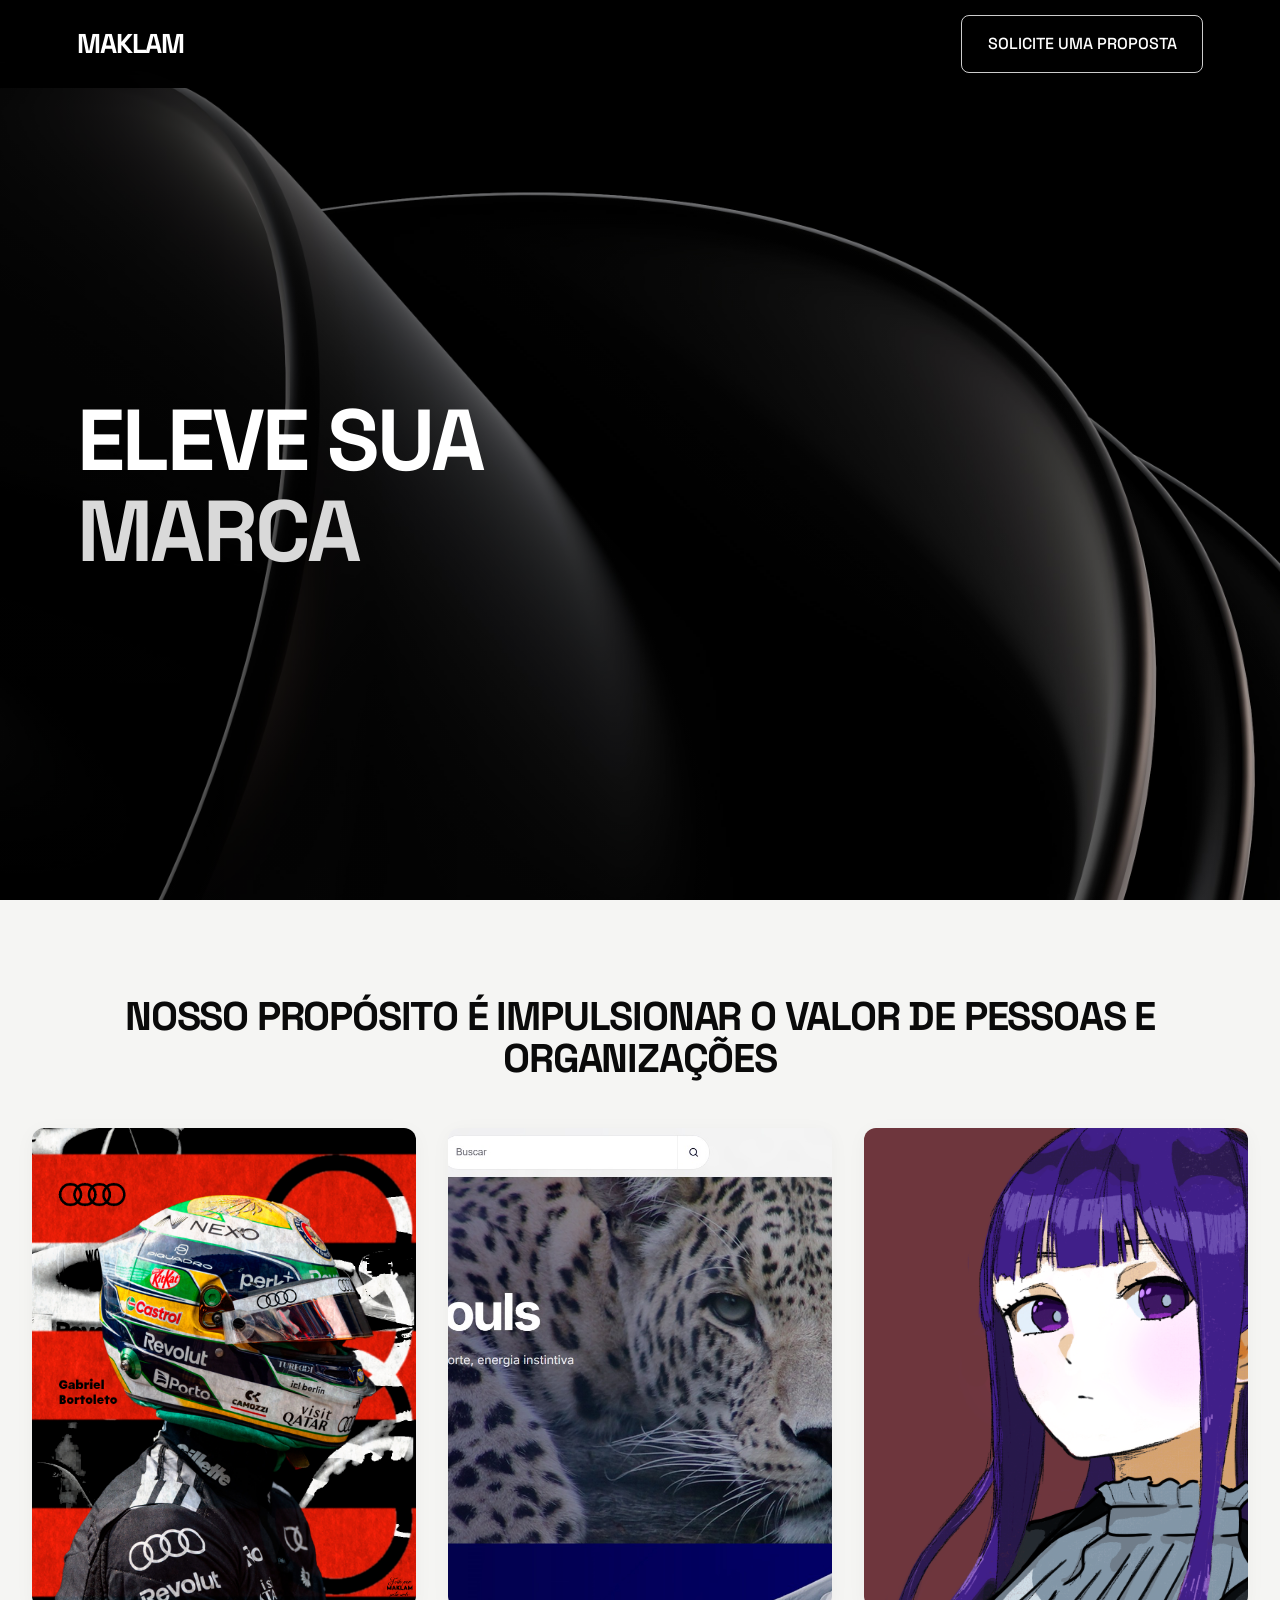
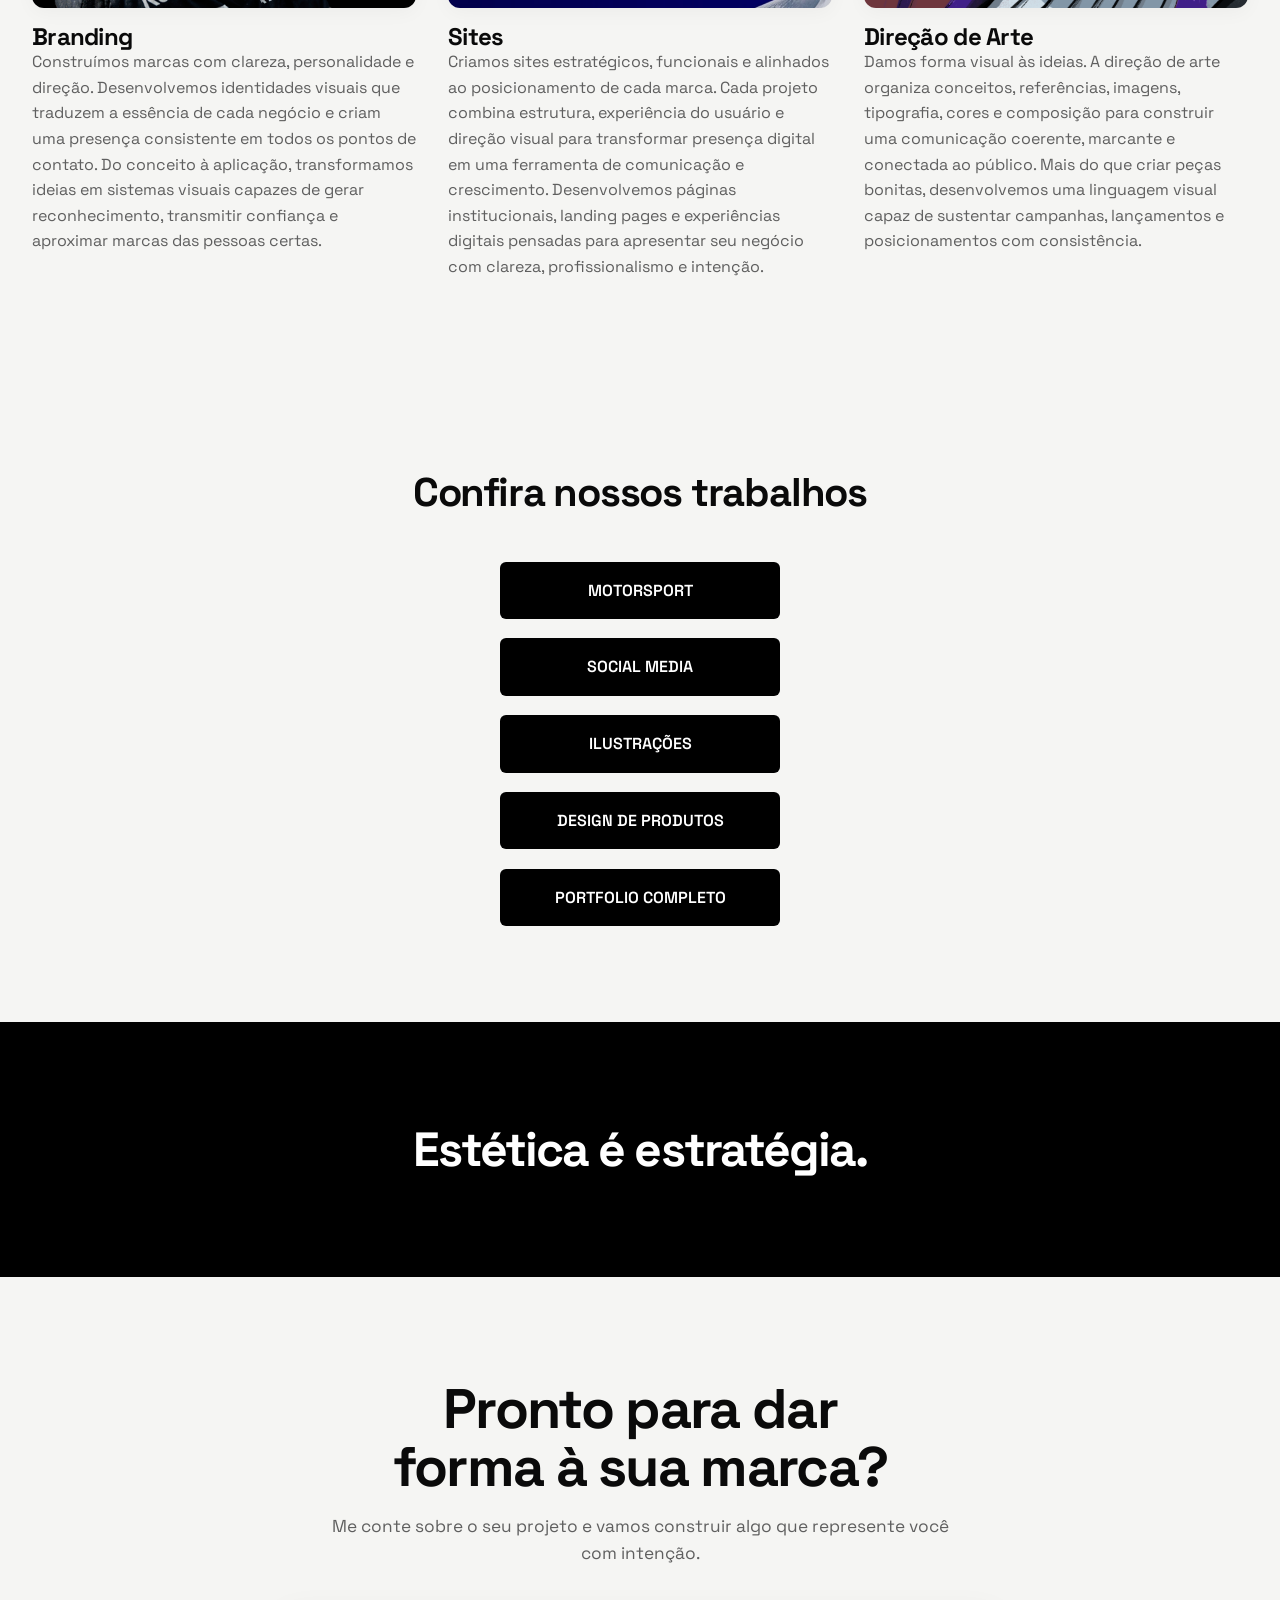
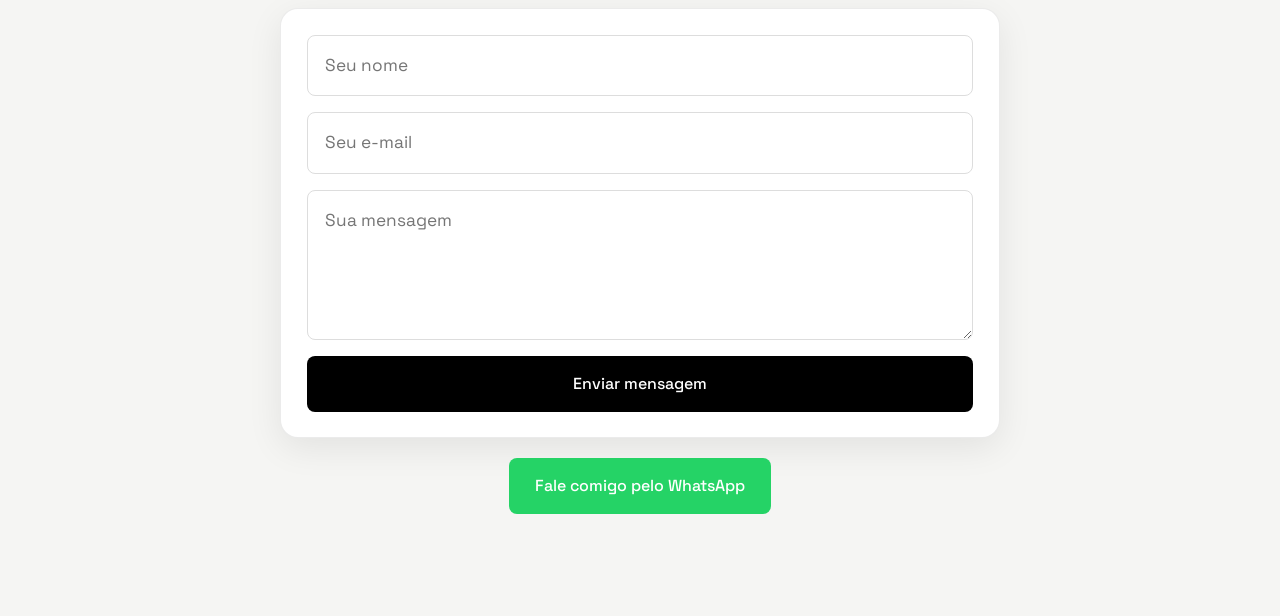
==== commit 2af801ec: "minhas alterações" ====
--- a/index.html
+++ b/index.html
@@ -83,6 +83,7 @@
                 <a href="media.html" class="pilar-item">SOCIAL MEDIA</a>
                 <a href="illustration.html" class="pilar-item">ILUSTRAÇÕES</a>
                 <a href="produtos.html" class="pilar-item">DESIGN DE PRODUTOS</a>
+                <a href="portfolio.html" class="pilar-item">PORTFOLIO COMPLETO</a>
             </div>
         </section>
 
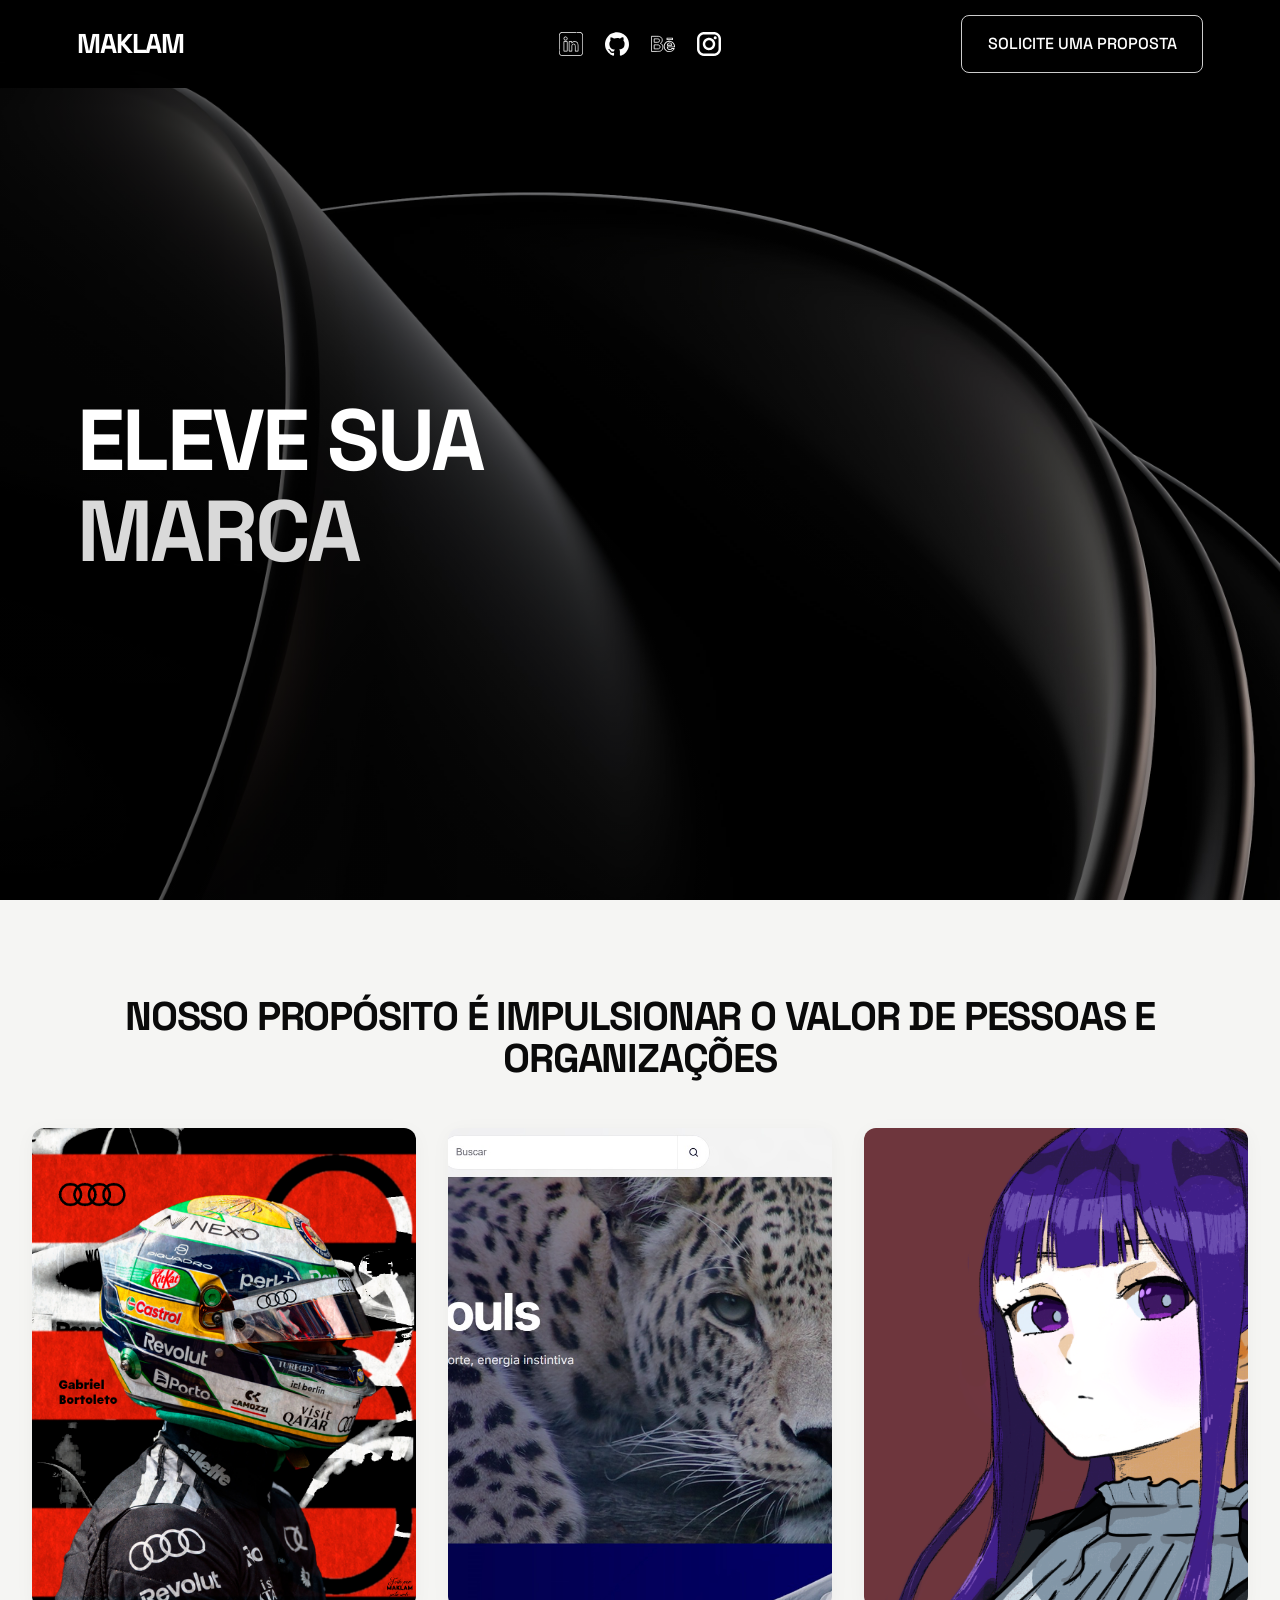
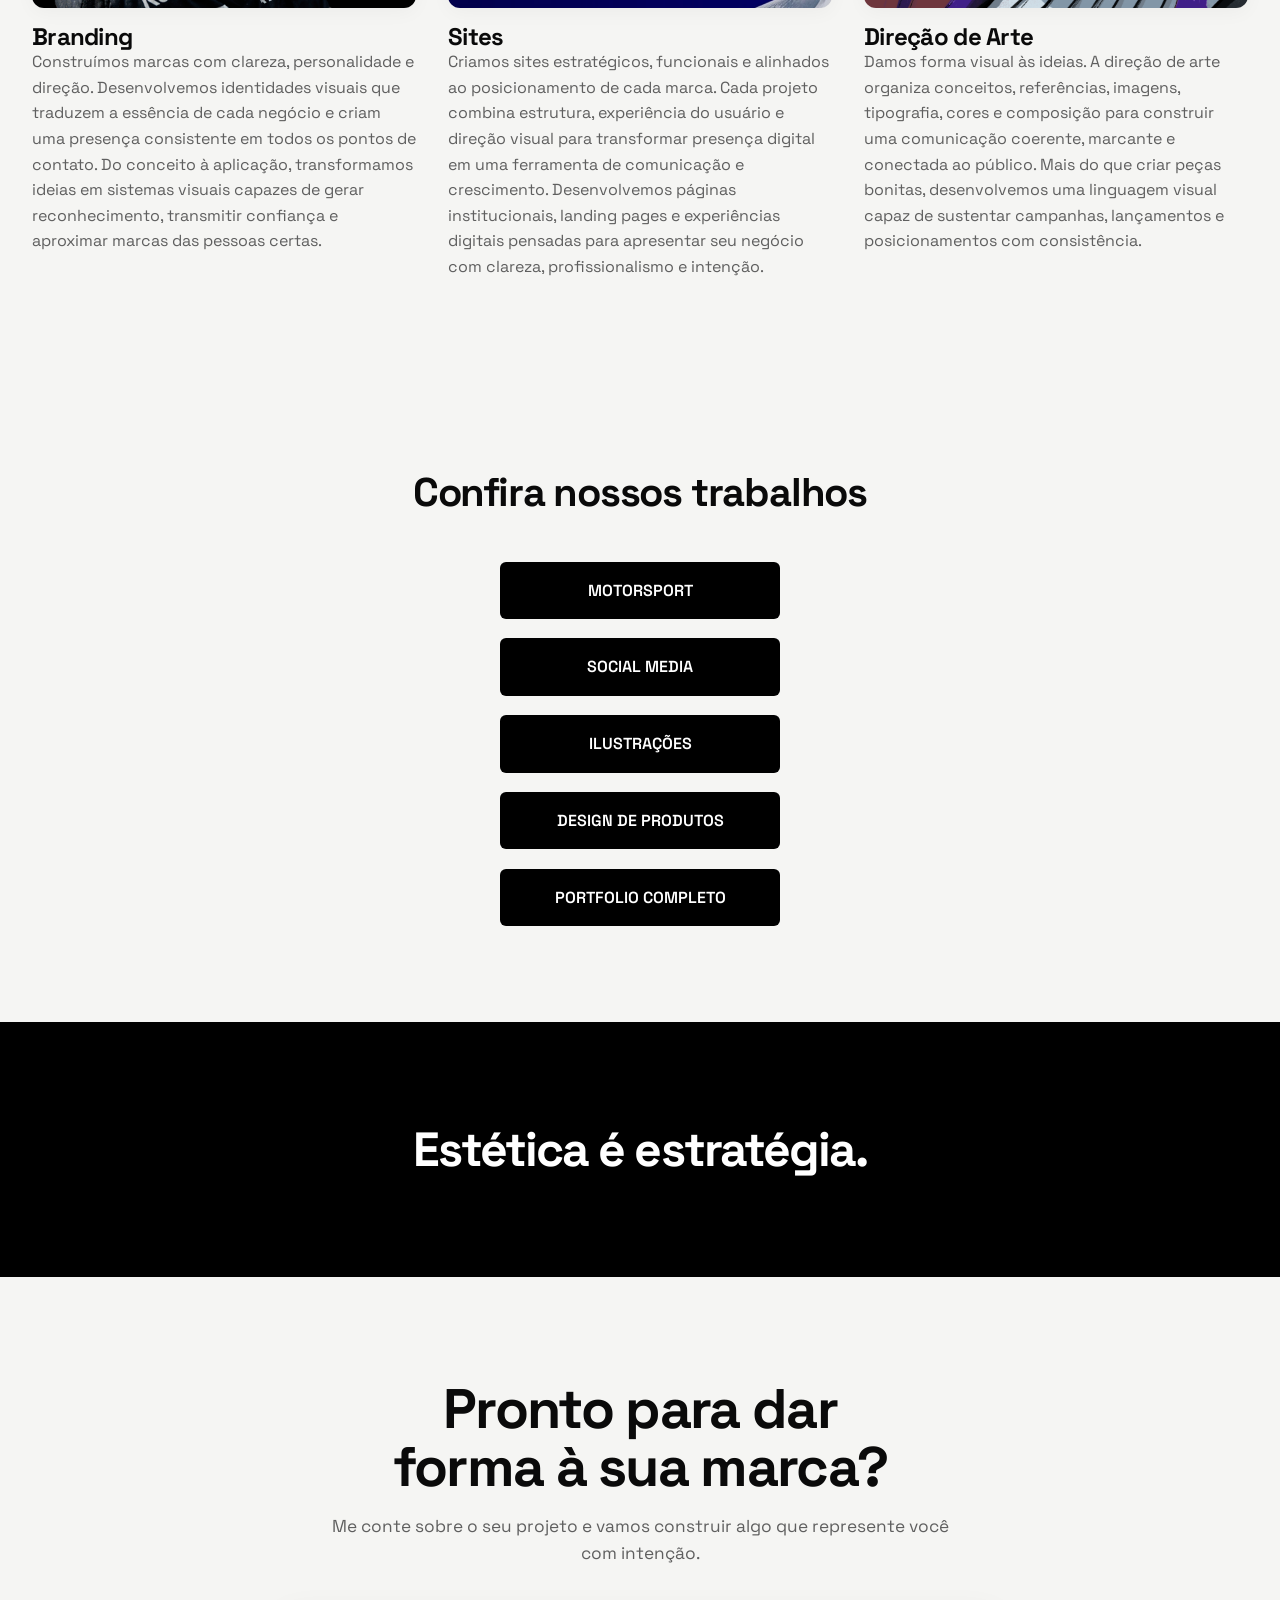
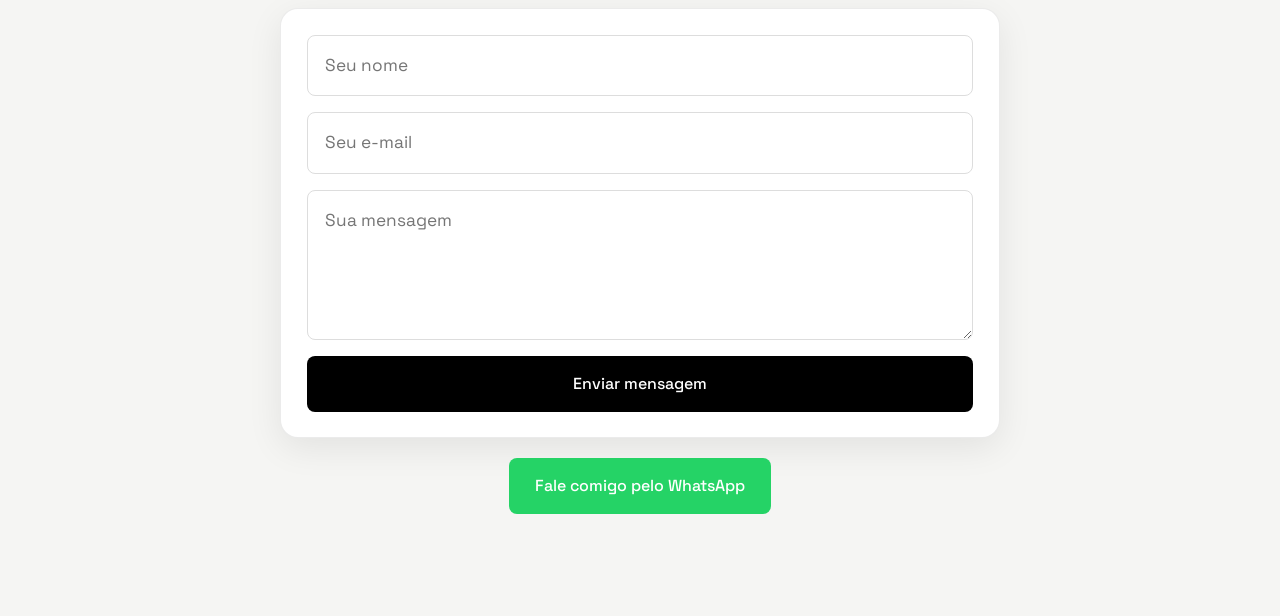
==== commit 9bb3d435: "minhas alterações" ====
--- a/index.html
+++ b/index.html
@@ -17,17 +17,38 @@
 
 <body>
 
+
     <header>
-        <div class="logo">MAKLAM</div>
+    <div class="logo">MAKLAM</div>
 
-        <nav aria-label="Navegação principal">
-            <ul>
-                <li>
-                    <a href="#contato" class="cta-primary">SOLICITE UMA PROPOSTA</a>
-                </li>
-            </ul>
-        </nav>
+    <!-- ÍCONES CENTRALIZADOS -->
+    <div class="social-header">
+        <a href="https://www.linkedin.com/in/thiagosantos14" target="_blank" aria-label="LinkedIn">
+            <img src="assets/icons/linkedin.svg" alt="LinkedIn">
+        </a>
+
+        <a href="https://github.com/Maklam14" target="_blank" aria-label="GitHub">
+            <img src="assets/icons/github.svg" alt="GitHub">
+        </a>
+
+        <a href="https://www.behance.net/maklam" target="_blank" aria-label="Behance">
+            <img src="assets/icons/behance.svg" alt="Behance">
+        </a>
+
+        <a href="https://www.instagram.com/_maklam/" target="_blank" aria-label="Instagram">
+            <img src="assets/icons/instagram.svg" alt="Instagram">
+        </a>
+    </div>
+
+    <nav aria-label="Navegação principal">
+        <ul>
+            <li>
+                <a href="#contato" class="cta-primary">SOLICITE UMA PROPOSTA</a>
+            </li>
+        </ul>
+    </nav>
     </header>
+
 
     <main>
 
--- a/style.css
+++ b/style.css
@@ -132,6 +132,27 @@
 nav a {
     text-decoration: none;
     color: var(--white);
+}
+
+/* ÍCONES CENTRALIZADOS */
+.social-header {
+    position: absolute;
+    left: 50%;
+    transform: translateX(-50%);
+    display: flex;
+    gap: 22px;
+}
+
+.social-header img {
+    width: 24px;
+    height: 24px;
+    /*filter: invert(1); /* deixa branco se o ícone for preto */
+    transition: 0.3s ease;
+}
+
+.social-header img:hover {
+    transform: scale(1.15);
+    opacity: 0.8;
 }
 
 /* ============================
